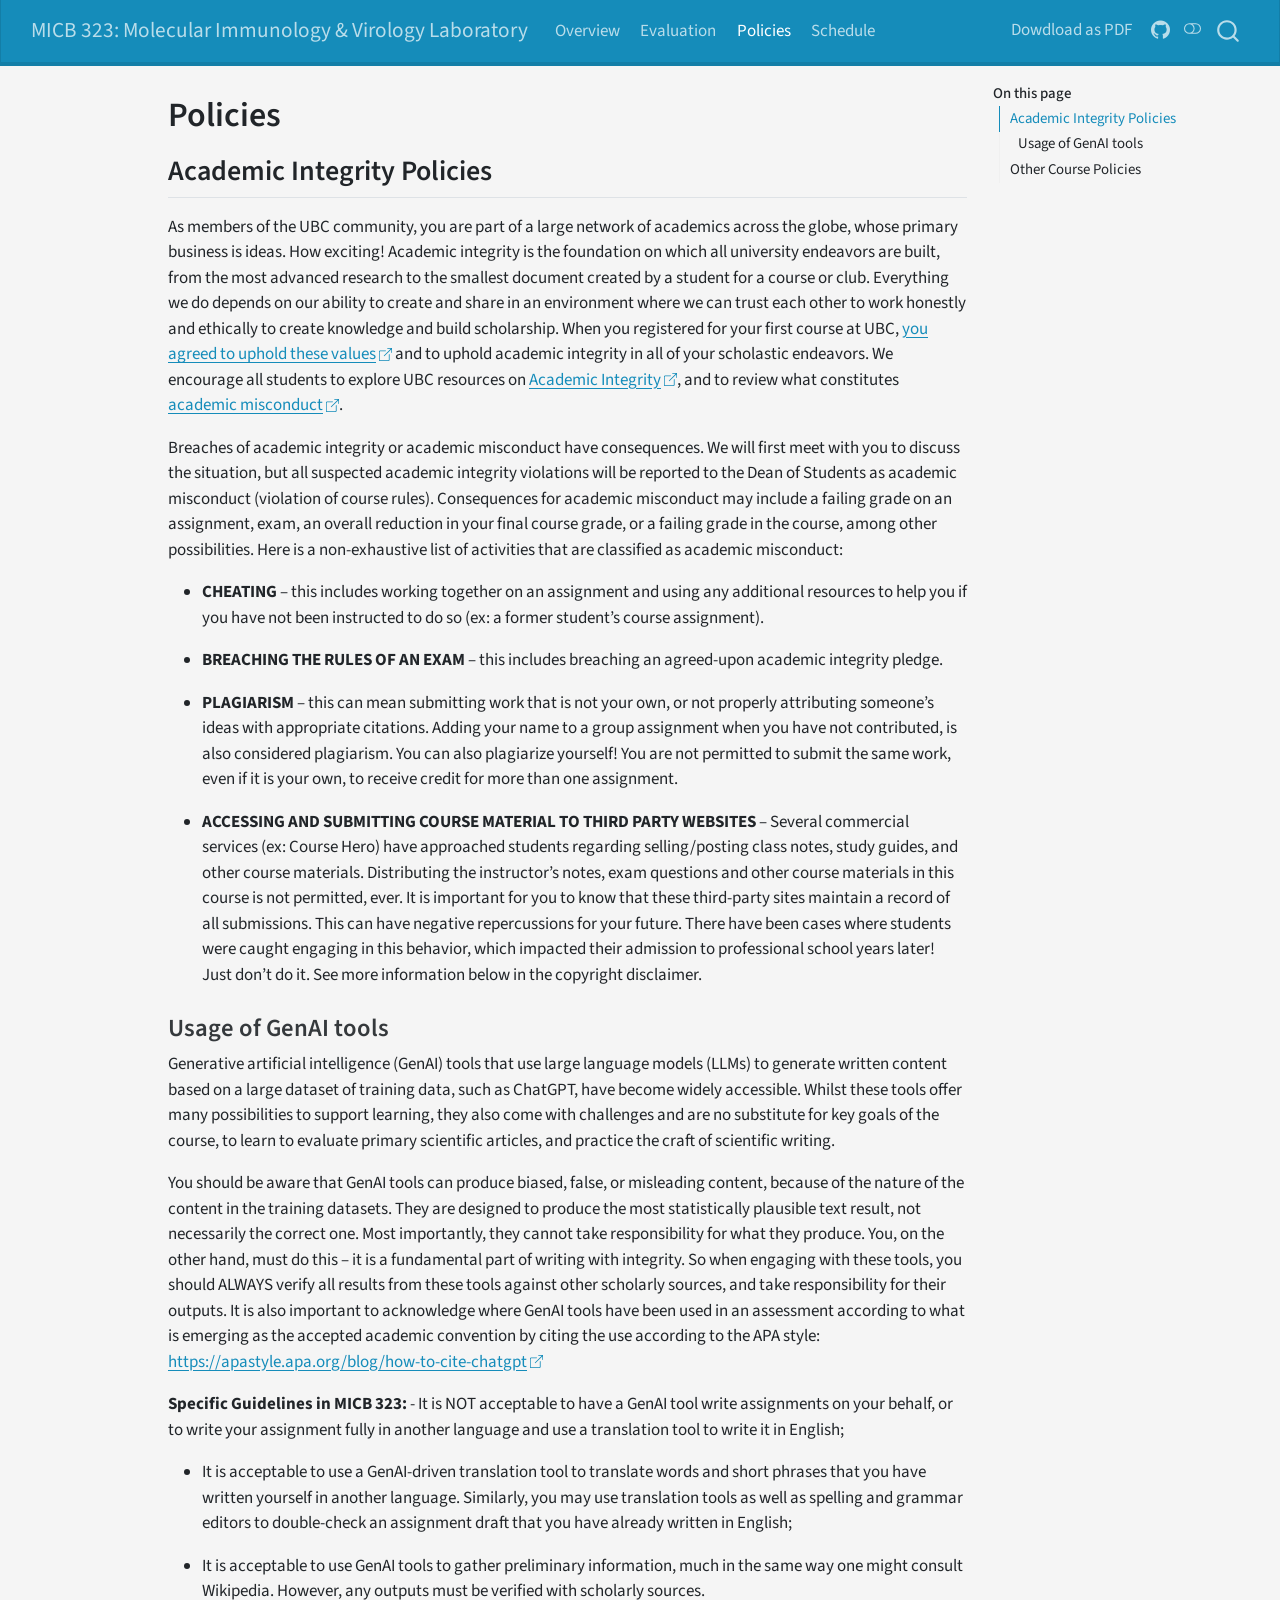
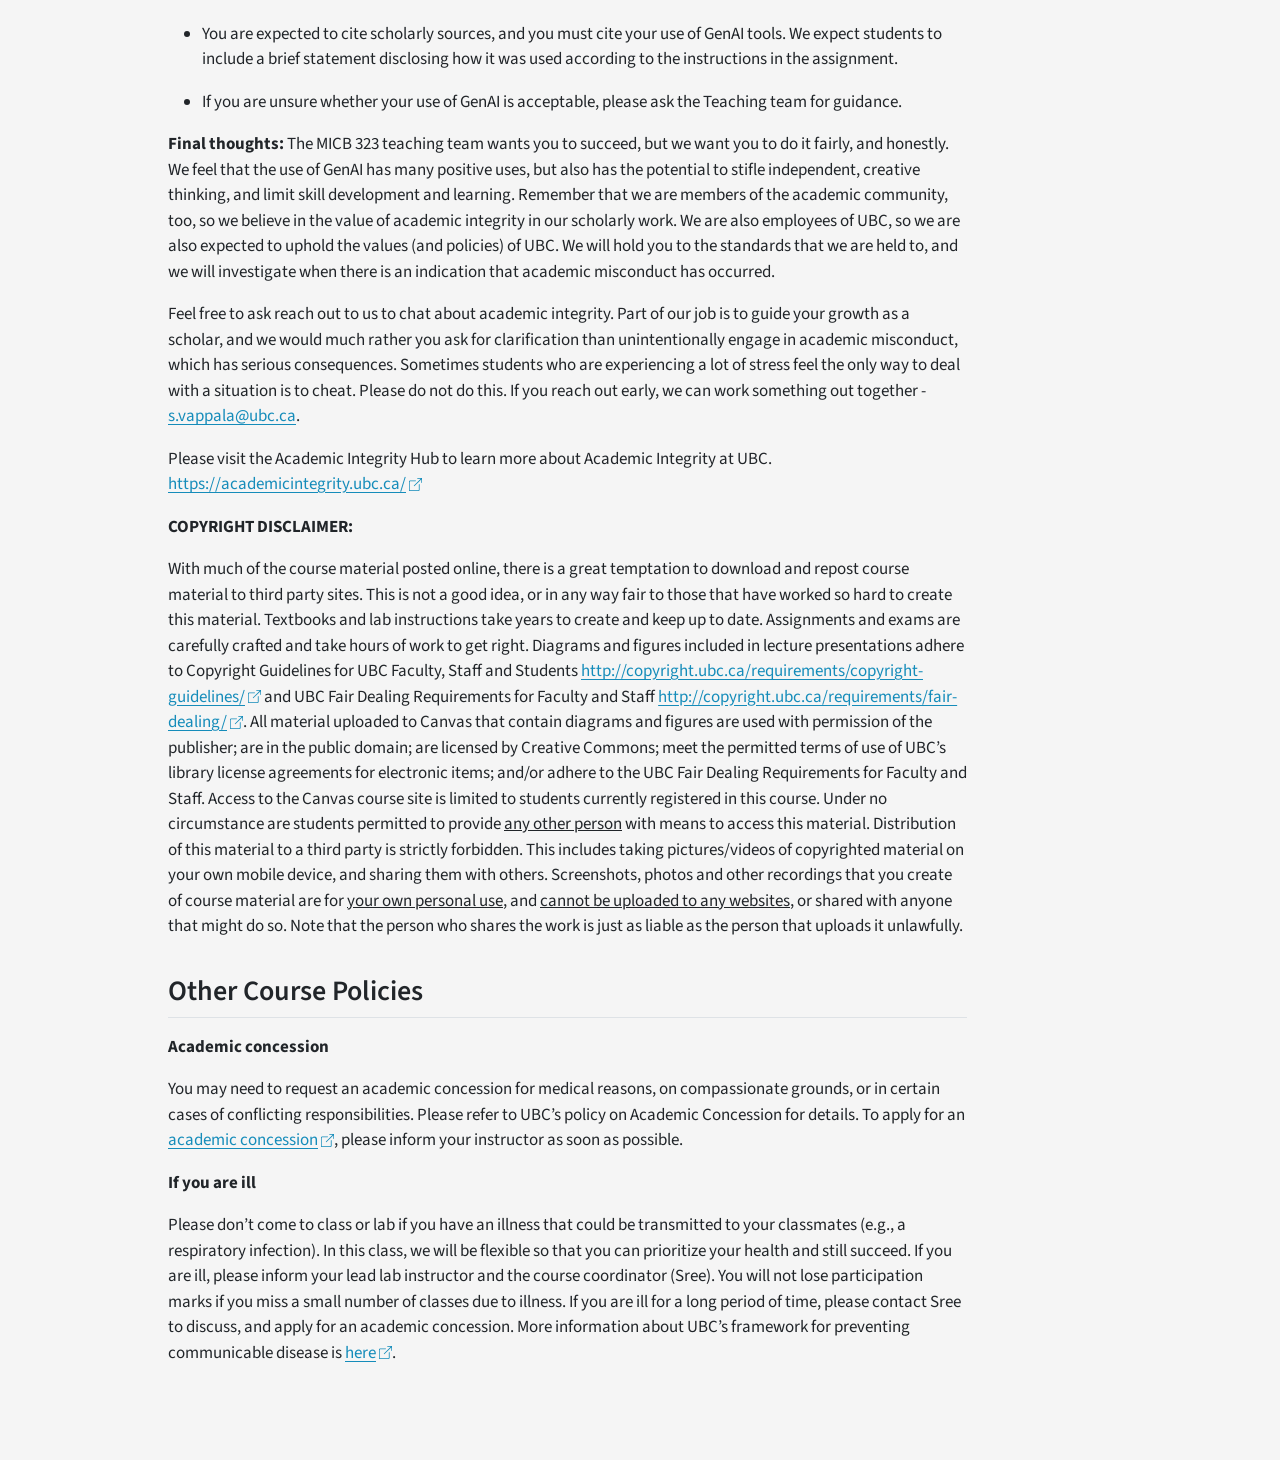
==== course_policies.html @ 1b0109c6 "Built site for gh-pages" ====
<!DOCTYPE html>
<html xmlns="http://www.w3.org/1999/xhtml" lang="en" xml:lang="en"><head>

<meta charset="utf-8">
<meta name="generator" content="quarto-1.8.26">

<meta name="viewport" content="width=device-width, initial-scale=1.0, user-scalable=yes">


<title>Policies – MICB 323: Molecular Immunology &amp; Virology Laboratory</title>
<style>
code{white-space: pre-wrap;}
span.smallcaps{font-variant: small-caps;}
div.columns{display: flex; gap: min(4vw, 1.5em);}
div.column{flex: auto; overflow-x: auto;}
div.hanging-indent{margin-left: 1.5em; text-indent: -1.5em;}
ul.task-list{list-style: none;}
ul.task-list li input[type="checkbox"] {
  width: 0.8em;
  margin: 0 0.8em 0.2em -1em; /* quarto-specific, see https://github.com/quarto-dev/quarto-cli/issues/4556 */ 
  vertical-align: middle;
}
</style>


<script src="site_libs/quarto-nav/quarto-nav.js"></script>
<script src="site_libs/quarto-nav/headroom.min.js"></script>
<script src="site_libs/clipboard/clipboard.min.js"></script>
<script src="site_libs/quarto-search/autocomplete.umd.js"></script>
<script src="site_libs/quarto-search/fuse.min.js"></script>
<script src="site_libs/quarto-search/quarto-search.js"></script>
<meta name="quarto:offset" content="./">
<script src="site_libs/quarto-html/quarto.js" type="module"></script>
<script src="site_libs/quarto-html/tabsets/tabsets.js" type="module"></script>
<script src="site_libs/quarto-html/axe/axe-check.js" type="module"></script>
<script src="site_libs/quarto-html/popper.min.js"></script>
<script src="site_libs/quarto-html/tippy.umd.min.js"></script>
<script src="site_libs/quarto-html/anchor.min.js"></script>
<link href="site_libs/quarto-html/tippy.css" rel="stylesheet">
<link href="site_libs/quarto-html/quarto-syntax-highlighting-587c61ba64f3a5504c4d52d930310e48.css" rel="stylesheet" class="quarto-color-scheme" id="quarto-text-highlighting-styles">
<link href="site_libs/quarto-html/quarto-syntax-highlighting-dark-b758ccaa5987ceb1b75504551e579abf.css" rel="stylesheet" class="quarto-color-scheme quarto-color-alternate" id="quarto-text-highlighting-styles">
<link href="site_libs/quarto-html/quarto-syntax-highlighting-587c61ba64f3a5504c4d52d930310e48.css" rel="stylesheet" class="quarto-color-scheme-extra" id="quarto-text-highlighting-styles">
<script src="site_libs/bootstrap/bootstrap.min.js"></script>
<link href="site_libs/bootstrap/bootstrap-icons.css" rel="stylesheet">
<link href="site_libs/bootstrap/bootstrap-3ccee14d926ec93585b534bfed14ab95.min.css" rel="stylesheet" append-hash="true" class="quarto-color-scheme" id="quarto-bootstrap" data-mode="light">
<link href="site_libs/bootstrap/bootstrap-dark-74c16cd49b7276ebcea2e5b7beba52f1.min.css" rel="stylesheet" append-hash="true" class="quarto-color-scheme quarto-color-alternate" id="quarto-bootstrap" data-mode="light">
<link href="site_libs/bootstrap/bootstrap-3ccee14d926ec93585b534bfed14ab95.min.css" rel="stylesheet" append-hash="true" class="quarto-color-scheme-extra" id="quarto-bootstrap" data-mode="light">
<script id="quarto-search-options" type="application/json">{
  "location": "navbar",
  "copy-button": false,
  "collapse-after": 3,
  "panel-placement": "end",
  "type": "overlay",
  "limit": 50,
  "keyboard-shortcut": [
    "f",
    "/",
    "s"
  ],
  "show-item-context": false,
  "language": {
    "search-no-results-text": "No results",
    "search-matching-documents-text": "matching documents",
    "search-copy-link-title": "Copy link to search",
    "search-hide-matches-text": "Hide additional matches",
    "search-more-match-text": "more match in this document",
    "search-more-matches-text": "more matches in this document",
    "search-clear-button-title": "Clear",
    "search-text-placeholder": "",
    "search-detached-cancel-button-title": "Cancel",
    "search-submit-button-title": "Submit",
    "search-label": "Search"
  }
}</script>


</head>

<body class="nav-fixed quarto-light"><script id="quarto-html-before-body" type="application/javascript">
    const toggleBodyColorMode = (bsSheetEl) => {
      const mode = bsSheetEl.getAttribute("data-mode");
      const bodyEl = window.document.querySelector("body");
      if (mode === "dark") {
        bodyEl.classList.add("quarto-dark");
        bodyEl.classList.remove("quarto-light");
      } else {
        bodyEl.classList.add("quarto-light");
        bodyEl.classList.remove("quarto-dark");
      }
    }
    const toggleBodyColorPrimary = () => {
      const bsSheetEl = window.document.querySelector("link#quarto-bootstrap:not([rel=disabled-stylesheet])");
      if (bsSheetEl) {
        toggleBodyColorMode(bsSheetEl);
      }
    }
    const setColorSchemeToggle = (alternate) => {
      const toggles = window.document.querySelectorAll('.quarto-color-scheme-toggle');
      for (let i=0; i < toggles.length; i++) {
        const toggle = toggles[i];
        if (toggle) {
          if (alternate) {
            toggle.classList.add("alternate");
          } else {
            toggle.classList.remove("alternate");
          }
        }
      }
    };
    const toggleColorMode = (alternate) => {
      // Switch the stylesheets
      const primaryStylesheets = window.document.querySelectorAll('link.quarto-color-scheme:not(.quarto-color-alternate)');
      const alternateStylesheets = window.document.querySelectorAll('link.quarto-color-scheme.quarto-color-alternate');
      manageTransitions('#quarto-margin-sidebar .nav-link', false);
      if (alternate) {
        // note: dark is layered on light, we don't disable primary!
        enableStylesheet(alternateStylesheets);
        for (const sheetNode of alternateStylesheets) {
          if (sheetNode.id === "quarto-bootstrap") {
            toggleBodyColorMode(sheetNode);
          }
        }
      } else {
        disableStylesheet(alternateStylesheets);
        enableStylesheet(primaryStylesheets)
        toggleBodyColorPrimary();
      }
      manageTransitions('#quarto-margin-sidebar .nav-link', true);
      // Switch the toggles
      setColorSchemeToggle(alternate)
      // Hack to workaround the fact that safari doesn't
      // properly recolor the scrollbar when toggling (#1455)
      if (navigator.userAgent.indexOf('Safari') > 0 && navigator.userAgent.indexOf('Chrome') == -1) {
        manageTransitions("body", false);
        window.scrollTo(0, 1);
        setTimeout(() => {
          window.scrollTo(0, 0);
          manageTransitions("body", true);
        }, 40);
      }
    }
    const disableStylesheet = (stylesheets) => {
      for (let i=0; i < stylesheets.length; i++) {
        const stylesheet = stylesheets[i];
        stylesheet.rel = 'disabled-stylesheet';
      }
    }
    const enableStylesheet = (stylesheets) => {
      for (let i=0; i < stylesheets.length; i++) {
        const stylesheet = stylesheets[i];
        if(stylesheet.rel !== 'stylesheet') { // for Chrome, which will still FOUC without this check
          stylesheet.rel = 'stylesheet';
        }
      }
    }
    const manageTransitions = (selector, allowTransitions) => {
      const els = window.document.querySelectorAll(selector);
      for (let i=0; i < els.length; i++) {
        const el = els[i];
        if (allowTransitions) {
          el.classList.remove('notransition');
        } else {
          el.classList.add('notransition');
        }
      }
    }
    const isFileUrl = () => {
      return window.location.protocol === 'file:';
    }
    const hasAlternateSentinel = () => {
      let styleSentinel = getColorSchemeSentinel();
      if (styleSentinel !== null) {
        return styleSentinel === "alternate";
      } else {
        return false;
      }
    }
    const setStyleSentinel = (alternate) => {
      const value = alternate ? "alternate" : "default";
      if (!isFileUrl()) {
        window.localStorage.setItem("quarto-color-scheme", value);
      } else {
        localAlternateSentinel = value;
      }
    }
    const getColorSchemeSentinel = () => {
      if (!isFileUrl()) {
        const storageValue = window.localStorage.getItem("quarto-color-scheme");
        return storageValue != null ? storageValue : localAlternateSentinel;
      } else {
        return localAlternateSentinel;
      }
    }
    const toggleGiscusIfUsed = (isAlternate, darkModeDefault) => {
      const baseTheme = document.querySelector('#giscus-base-theme')?.value ?? 'light';
      const alternateTheme = document.querySelector('#giscus-alt-theme')?.value ?? 'dark';
      let newTheme = '';
      if(authorPrefersDark) {
        newTheme = isAlternate ? baseTheme : alternateTheme;
      } else {
        newTheme = isAlternate ? alternateTheme : baseTheme;
      }
      const changeGiscusTheme = () => {
        // From: https://github.com/giscus/giscus/issues/336
        const sendMessage = (message) => {
          const iframe = document.querySelector('iframe.giscus-frame');
          if (!iframe) return;
          iframe.contentWindow.postMessage({ giscus: message }, 'https://giscus.app');
        }
        sendMessage({
          setConfig: {
            theme: newTheme
          }
        });
      }
      const isGiscussLoaded = window.document.querySelector('iframe.giscus-frame') !== null;
      if (isGiscussLoaded) {
        changeGiscusTheme();
      }
    };
    const authorPrefersDark = false;
    const darkModeDefault = authorPrefersDark;
      document.querySelector('link#quarto-text-highlighting-styles.quarto-color-scheme-extra').rel = 'disabled-stylesheet';
      document.querySelector('link#quarto-bootstrap.quarto-color-scheme-extra').rel = 'disabled-stylesheet';
    let localAlternateSentinel = darkModeDefault ? 'alternate' : 'default';
    // Dark / light mode switch
    window.quartoToggleColorScheme = () => {
      // Read the current dark / light value
      let toAlternate = !hasAlternateSentinel();
      toggleColorMode(toAlternate);
      setStyleSentinel(toAlternate);
      toggleGiscusIfUsed(toAlternate, darkModeDefault);
      window.dispatchEvent(new Event('resize'));
    };
    // Switch to dark mode if need be
    if (hasAlternateSentinel()) {
      toggleColorMode(true);
    } else {
      toggleColorMode(false);
    }
  </script>

<div id="quarto-search-results"></div>
  <header id="quarto-header" class="headroom fixed-top">
    <nav class="navbar navbar-expand-lg " data-bs-theme="dark">
      <div class="navbar-container container-fluid">
      <div class="navbar-brand-container mx-auto">
    <a class="navbar-brand" href="./index.html">
    <span class="navbar-title">MICB 323: Molecular Immunology &amp; Virology Laboratory</span>
    </a>
  </div>
            <div id="quarto-search" class="" title="Search"></div>
          <button class="navbar-toggler" type="button" data-bs-toggle="collapse" data-bs-target="#navbarCollapse" aria-controls="navbarCollapse" role="menu" aria-expanded="false" aria-label="Toggle navigation" onclick="if (window.quartoToggleHeadroom) { window.quartoToggleHeadroom(); }">
  <span class="navbar-toggler-icon"></span>
</button>
          <div class="collapse navbar-collapse" id="navbarCollapse">
            <ul class="navbar-nav navbar-nav-scroll me-auto">
  <li class="nav-item">
    <a class="nav-link" href="./overview.html"> 
<span class="menu-text">Overview</span></a>
  </li>  
  <li class="nav-item">
    <a class="nav-link" href="./evaluation.html"> 
<span class="menu-text">Evaluation</span></a>
  </li>  
  <li class="nav-item">
    <a class="nav-link active" href="./course_policies.html" aria-current="page"> 
<span class="menu-text">Policies</span></a>
  </li>  
  <li class="nav-item">
    <a class="nav-link" href="./schedule.html"> 
<span class="menu-text">Schedule</span></a>
  </li>  
</ul>
            <ul class="navbar-nav navbar-nav-scroll ms-auto">
  <li class="nav-item">
    <a class="nav-link" href="./MICB323-2025WT2-Syllabus.pdf"> 
<span class="menu-text">Dowdload as PDF</span></a>
  </li>  
  <li class="nav-item compact">
    <a class="nav-link" href="https://github.com/ubc-micb-323/2025WT2"> <i class="bi bi-github" role="img">
</i> 
<span class="menu-text"></span></a>
  </li>  
</ul>
          </div> <!-- /navcollapse -->
            <div class="quarto-navbar-tools">
  <a href="" class="quarto-color-scheme-toggle quarto-navigation-tool  px-1" onclick="window.quartoToggleColorScheme(); return false;" title="Toggle dark mode"><i class="bi"></i></a>
</div>
      </div> <!-- /container-fluid -->
    </nav>
</header>
<!-- content -->
<div id="quarto-content" class="quarto-container page-columns page-rows-contents page-layout-article page-navbar">
<!-- sidebar -->
<!-- margin-sidebar -->
    <div id="quarto-margin-sidebar" class="sidebar margin-sidebar">
        <nav id="TOC" role="doc-toc" class="toc-active">
    <h2 id="toc-title">On this page</h2>
   
  <ul>
  <li><a href="#academic-integrity-policies" id="toc-academic-integrity-policies" class="nav-link active" data-scroll-target="#academic-integrity-policies">Academic Integrity Policies</a>
  <ul class="collapse">
  <li><a href="#usage-of-genai-tools" id="toc-usage-of-genai-tools" class="nav-link" data-scroll-target="#usage-of-genai-tools">Usage of GenAI tools</a></li>
  </ul></li>
  <li><a href="#other-course-policies" id="toc-other-course-policies" class="nav-link" data-scroll-target="#other-course-policies">Other Course Policies</a></li>
  </ul>
</nav>
    </div>
<!-- main -->
<main class="content" id="quarto-document-content">


<header id="title-block-header" class="quarto-title-block default">
<div class="quarto-title">
<h1 class="title">Policies</h1>
</div>



<div class="quarto-title-meta">

    
  
    
  </div>
  


</header>


<section id="academic-integrity-policies" class="level2">
<h2 class="anchored" data-anchor-id="academic-integrity-policies">Academic Integrity Policies</h2>
<p>As members of the UBC community, you are part of a large network of academics across the globe, whose primary business is ideas. How exciting! Academic integrity is the foundation on which all university endeavors are built, from the most advanced research to the smallest document created by a student for a course or club. Everything we do depends on our ability to create and share in an environment where we can trust each other to work honestly and ethically to create knowledge and build scholarship. When you registered for your first course at UBC, <a href="https://vancouver.calendar.ubc.ca/campus-wide-policies-and-regulations/academic-honesty-and-standards#15620">you agreed to uphold these values</a> and to uphold academic integrity in all of your scholastic endeavors. We encourage all students to explore UBC resources on <a href="https://academicintegrity.ubc.ca/student-start/">Academic Integrity</a>, and to review what constitutes <a href="https://academicintegrity.ubc.ca/regulation-process/academic-misconduct/">academic misconduct</a>.</p>
<p>Breaches of academic integrity or academic misconduct have consequences. We will first meet with you to discuss the situation, but all suspected academic integrity violations will be reported to the Dean of Students as academic misconduct (violation of course rules). Consequences for academic misconduct may include a failing grade on an assignment, exam, an overall reduction in your final course grade, or a failing grade in the course, among other possibilities. Here is a non-exhaustive list of activities that are classified as academic misconduct:</p>
<ul>
<li><p><strong>CHEATING</strong> – this includes working together on an assignment and using any additional resources to help you if you have not been instructed to do so (ex: a former student’s course assignment).</p></li>
<li><p><strong>BREACHING THE RULES OF AN EXAM</strong> – this includes breaching an agreed-upon academic integrity pledge.</p></li>
<li><p><strong>PLAGIARISM</strong> – this can mean submitting work that is not your own, or not properly attributing someone’s ideas with appropriate citations. Adding your name to a group assignment when you have not contributed, is also considered plagiarism. You can also plagiarize yourself! You are not permitted to submit the same work, even if it is your own, to receive credit for more than one assignment.</p></li>
<li><p><strong>ACCESSING AND SUBMITTING COURSE MATERIAL TO THIRD PARTY WEBSITES</strong> – Several commercial services (ex: Course Hero) have approached students regarding selling/posting class notes, study guides, and other course materials. Distributing the instructor’s notes, exam questions and other course materials in this course is not permitted, ever. It is important for you to know that these third-party sites maintain a record of all submissions. This can have negative repercussions for your future. There have been cases where students were caught engaging in this behavior, which impacted their admission to professional school years later! Just don’t do it. See more information below in the copyright disclaimer.</p></li>
</ul>
<section id="usage-of-genai-tools" class="level3">
<h3 class="anchored" data-anchor-id="usage-of-genai-tools">Usage of GenAI tools</h3>
<!--**A special note about the use of Generative artificial intelligence (GenAI) tools:**-->
<p>Generative artificial intelligence (GenAI) tools that use large language models (LLMs) to generate written content based on a large dataset of training data, such as ChatGPT, have become widely accessible. Whilst these tools offer many possibilities to support learning, they also come with challenges and are no substitute for key goals of the course, to learn to evaluate primary scientific articles, and practice the craft of scientific writing.</p>
<p>You should be aware that GenAI tools can produce biased, false, or misleading content, because of the nature of the content in the training datasets. They are designed to produce the most statistically plausible text result, not necessarily the correct one. Most importantly, they cannot take responsibility for what they produce. You, on the other hand, must do this – it is a fundamental part of writing with integrity. So when engaging with these tools, you should ALWAYS verify all results from these tools against other scholarly sources, and take responsibility for their outputs. It is also important to acknowledge where GenAI tools have been used in an assessment according to what is emerging as the accepted academic convention by citing the use according to the APA style: <a href="https://apastyle.apa.org/blog/how-to-cite-chatgpt">https://apastyle.apa.org/blog/how-to-cite-chatgpt</a></p>
<p><strong>Specific Guidelines in MICB 323:</strong> - It is NOT acceptable to have a GenAI tool write assignments on your behalf, or to write your assignment fully in another language and use a translation tool to write it in English;</p>
<ul>
<li><p>It is acceptable to use a GenAI-driven translation tool to translate words and short phrases that you have written yourself in another language. Similarly, you may use translation tools as well as spelling and grammar editors to double-check an assignment draft that you have already written in English;</p></li>
<li><p>It is acceptable to use GenAI tools to gather preliminary information, much in the same way one might consult Wikipedia. However, any outputs must be verified with scholarly sources.</p></li>
<li><p>You are expected to cite scholarly sources, and you must cite your use of GenAI tools. We expect students to include a brief statement disclosing how it was used according to the instructions in the assignment.</p></li>
<li><p>If you are unsure whether your use of GenAI is acceptable, please ask the Teaching team for guidance.</p></li>
</ul>
<p><strong>Final thoughts:</strong> The MICB 323 teaching team wants you to succeed, but we want you to do it fairly, and honestly. We feel that the use of GenAI has many positive uses, but also has the potential to stifle independent, creative thinking, and limit skill development and learning. Remember that we are members of the academic community, too, so we believe in the value of academic integrity in our scholarly work. We are also employees of UBC, so we are also expected to uphold the values (and policies) of UBC. We will hold you to the standards that we are held to, and we will investigate when there is an indication that academic misconduct has occurred.</p>
<p>Feel free to ask reach out to us to chat about academic integrity. Part of our job is to guide your growth as a scholar, and we would much rather you ask for clarification than unintentionally engage in academic misconduct, which has serious consequences. Sometimes students who are experiencing a lot of stress feel the only way to deal with a situation is to cheat. Please do not do this. If you reach out early, we can work something out together - <a href="mailto:s.vappala@ubc.ca">s.vappala@ubc.ca</a>.</p>
<p>Please visit the Academic Integrity Hub to learn more about Academic Integrity at UBC. <a href="https://academicintegrity.ubc.ca/">https://academicintegrity.ubc.ca/</a></p>
<p><strong>COPYRIGHT DISCLAIMER:</strong></p>
<p>With much of the course material posted online, there is a great temptation to download and repost course material to third party sites. This is not a good idea, or in any way fair to those that have worked so hard to create this material. Textbooks and lab instructions take years to create and keep up to date. Assignments and exams are carefully crafted and take hours of work to get right. Diagrams and figures included in lecture presentations adhere to Copyright Guidelines for UBC Faculty, Staff and Students <a href="http://copyright.ubc.ca/requirements/copyright-guidelines/">http://copyright.ubc.ca/requirements/copyright-guidelines/</a> and UBC Fair Dealing Requirements for Faculty and Staff <a href="http://copyright.ubc.ca/requirements/fair-%20dealing/">http://copyright.ubc.ca/requirements/fair- dealing/</a>. All material uploaded to Canvas that contain diagrams and figures are used with permission of the publisher; are in the public domain; are licensed by Creative Commons; meet the permitted terms of use of UBC’s library license agreements for electronic items; and/or adhere to the UBC Fair Dealing Requirements for Faculty and Staff. Access to the Canvas course site is limited to students currently registered in this course. Under no circumstance are students permitted to provide <u>any other person</u> with means to access this material. Distribution of this material to a third party is strictly forbidden. This includes taking pictures/videos of copyrighted material on your own mobile device, and sharing them with others. Screenshots, photos and other recordings that you create of course material are for <u>your own personal use</u>, and <u>cannot be uploaded to any websites</u>, or shared with anyone that might do so. Note that the person who shares the work is just as liable as the person that uploads it unlawfully.</p>
</section>
</section>
<section id="other-course-policies" class="level2">
<h2 class="anchored" data-anchor-id="other-course-policies">Other Course Policies</h2>
<p><strong>Academic concession</strong></p>
<p>You may need to request an academic concession for medical reasons, on compassionate grounds, or in certain cases of conflicting responsibilities. Please refer to UBC’s policy on Academic Concession for details. To apply for an <a href="https://vancouver.calendar.ubc.ca/campus-wide-policies-and-regulations/academic-concession">academic concession</a>, please inform your instructor as soon as possible.</p>
<p><strong>If you are ill</strong></p>
<p>Please don’t come to class or lab if you have an illness that could be transmitted to your classmates (e.g., a respiratory infection). In this class, we will be flexible so that you can prioritize your health and still succeed. If you are ill, please inform your lead lab instructor and the course coordinator (Sree). You will not lose participation marks if you miss a small number of classes due to illness. If you are ill for a long period of time, please contact Sree to discuss, and apply for an academic concession. More information about UBC’s framework for preventing communicable disease is <a href="https://srs.ubc.ca/health-safety/safety-programs/communicable-disease-prevention-framework/">here</a>.</p>


</section>

</main> <!-- /main -->
<script id="quarto-html-after-body" type="application/javascript">
  window.document.addEventListener("DOMContentLoaded", function (event) {
    // Ensure there is a toggle, if there isn't float one in the top right
    if (window.document.querySelector('.quarto-color-scheme-toggle') === null) {
      const a = window.document.createElement('a');
      a.classList.add('top-right');
      a.classList.add('quarto-color-scheme-toggle');
      a.href = "";
      a.onclick = function() { try { window.quartoToggleColorScheme(); } catch {} return false; };
      const i = window.document.createElement("i");
      i.classList.add('bi');
      a.appendChild(i);
      window.document.body.appendChild(a);
    }
    setColorSchemeToggle(hasAlternateSentinel())
    const icon = "";
    const anchorJS = new window.AnchorJS();
    anchorJS.options = {
      placement: 'right',
      icon: icon
    };
    anchorJS.add('.anchored');
    const isCodeAnnotation = (el) => {
      for (const clz of el.classList) {
        if (clz.startsWith('code-annotation-')) {                     
          return true;
        }
      }
      return false;
    }
    const onCopySuccess = function(e) {
      // button target
      const button = e.trigger;
      // don't keep focus
      button.blur();
      // flash "checked"
      button.classList.add('code-copy-button-checked');
      var currentTitle = button.getAttribute("title");
      button.setAttribute("title", "Copied!");
      let tooltip;
      if (window.bootstrap) {
        button.setAttribute("data-bs-toggle", "tooltip");
        button.setAttribute("data-bs-placement", "left");
        button.setAttribute("data-bs-title", "Copied!");
        tooltip = new bootstrap.Tooltip(button, 
          { trigger: "manual", 
            customClass: "code-copy-button-tooltip",
            offset: [0, -8]});
        tooltip.show();    
      }
      setTimeout(function() {
        if (tooltip) {
          tooltip.hide();
          button.removeAttribute("data-bs-title");
          button.removeAttribute("data-bs-toggle");
          button.removeAttribute("data-bs-placement");
        }
        button.setAttribute("title", currentTitle);
        button.classList.remove('code-copy-button-checked');
      }, 1000);
      // clear code selection
      e.clearSelection();
    }
    const getTextToCopy = function(trigger) {
      const outerScaffold = trigger.parentElement.cloneNode(true);
      const codeEl = outerScaffold.querySelector('code');
      for (const childEl of codeEl.children) {
        if (isCodeAnnotation(childEl)) {
          childEl.remove();
        }
      }
      return codeEl.innerText;
    }
    const clipboard = new window.ClipboardJS('.code-copy-button:not([data-in-quarto-modal])', {
      text: getTextToCopy
    });
    clipboard.on('success', onCopySuccess);
    if (window.document.getElementById('quarto-embedded-source-code-modal')) {
      const clipboardModal = new window.ClipboardJS('.code-copy-button[data-in-quarto-modal]', {
        text: getTextToCopy,
        container: window.document.getElementById('quarto-embedded-source-code-modal')
      });
      clipboardModal.on('success', onCopySuccess);
    }
      var localhostRegex = new RegExp(/^(?:http|https):\/\/localhost\:?[0-9]*\//);
      var mailtoRegex = new RegExp(/^mailto:/);
        var filterRegex = new RegExp("https:\/\/ubc-micb-323\.github\.io\/2025WT2");
      var isInternal = (href) => {
          return filterRegex.test(href) || localhostRegex.test(href) || mailtoRegex.test(href);
      }
      // Inspect non-navigation links and adorn them if external
     var links = window.document.querySelectorAll('a[href]:not(.nav-link):not(.navbar-brand):not(.toc-action):not(.sidebar-link):not(.sidebar-item-toggle):not(.pagination-link):not(.no-external):not([aria-hidden]):not(.dropdown-item):not(.quarto-navigation-tool):not(.about-link)');
      for (var i=0; i<links.length; i++) {
        const link = links[i];
        if (!isInternal(link.href)) {
          // undo the damage that might have been done by quarto-nav.js in the case of
          // links that we want to consider external
          if (link.dataset.originalHref !== undefined) {
            link.href = link.dataset.originalHref;
          }
            // target, if specified
            link.setAttribute("target", "_blank");
            if (link.getAttribute("rel") === null) {
              link.setAttribute("rel", "noopener");
            }
            // default icon
            link.classList.add("external");
        }
      }
    function tippyHover(el, contentFn, onTriggerFn, onUntriggerFn) {
      const config = {
        allowHTML: true,
        maxWidth: 500,
        delay: 100,
        arrow: false,
        appendTo: function(el) {
            return el.parentElement;
        },
        interactive: true,
        interactiveBorder: 10,
        theme: 'quarto',
        placement: 'bottom-start',
      };
      if (contentFn) {
        config.content = contentFn;
      }
      if (onTriggerFn) {
        config.onTrigger = onTriggerFn;
      }
      if (onUntriggerFn) {
        config.onUntrigger = onUntriggerFn;
      }
      window.tippy(el, config); 
    }
    const noterefs = window.document.querySelectorAll('a[role="doc-noteref"]');
    for (var i=0; i<noterefs.length; i++) {
      const ref = noterefs[i];
      tippyHover(ref, function() {
        // use id or data attribute instead here
        let href = ref.getAttribute('data-footnote-href') || ref.getAttribute('href');
        try { href = new URL(href).hash; } catch {}
        const id = href.replace(/^#\/?/, "");
        const note = window.document.getElementById(id);
        if (note) {
          return note.innerHTML;
        } else {
          return "";
        }
      });
    }
    const xrefs = window.document.querySelectorAll('a.quarto-xref');
    const processXRef = (id, note) => {
      // Strip column container classes
      const stripColumnClz = (el) => {
        el.classList.remove("page-full", "page-columns");
        if (el.children) {
          for (const child of el.children) {
            stripColumnClz(child);
          }
        }
      }
      stripColumnClz(note)
      if (id === null || id.startsWith('sec-')) {
        // Special case sections, only their first couple elements
        const container = document.createElement("div");
        if (note.children && note.children.length > 2) {
          container.appendChild(note.children[0].cloneNode(true));
          for (let i = 1; i < note.children.length; i++) {
            const child = note.children[i];
            if (child.tagName === "P" && child.innerText === "") {
              continue;
            } else {
              container.appendChild(child.cloneNode(true));
              break;
            }
          }
          if (window.Quarto?.typesetMath) {
            window.Quarto.typesetMath(container);
          }
          return container.innerHTML
        } else {
          if (window.Quarto?.typesetMath) {
            window.Quarto.typesetMath(note);
          }
          return note.innerHTML;
        }
      } else {
        // Remove any anchor links if they are present
        const anchorLink = note.querySelector('a.anchorjs-link');
        if (anchorLink) {
          anchorLink.remove();
        }
        if (window.Quarto?.typesetMath) {
          window.Quarto.typesetMath(note);
        }
        if (note.classList.contains("callout")) {
          return note.outerHTML;
        } else {
          return note.innerHTML;
        }
      }
    }
    for (var i=0; i<xrefs.length; i++) {
      const xref = xrefs[i];
      tippyHover(xref, undefined, function(instance) {
        instance.disable();
        let url = xref.getAttribute('href');
        let hash = undefined; 
        if (url.startsWith('#')) {
          hash = url;
        } else {
          try { hash = new URL(url).hash; } catch {}
        }
        if (hash) {
          const id = hash.replace(/^#\/?/, "");
          const note = window.document.getElementById(id);
          if (note !== null) {
            try {
              const html = processXRef(id, note.cloneNode(true));
              instance.setContent(html);
            } finally {
              instance.enable();
              instance.show();
            }
          } else {
            // See if we can fetch this
            fetch(url.split('#')[0])
            .then(res => res.text())
            .then(html => {
              const parser = new DOMParser();
              const htmlDoc = parser.parseFromString(html, "text/html");
              const note = htmlDoc.getElementById(id);
              if (note !== null) {
                const html = processXRef(id, note);
                instance.setContent(html);
              } 
            }).finally(() => {
              instance.enable();
              instance.show();
            });
          }
        } else {
          // See if we can fetch a full url (with no hash to target)
          // This is a special case and we should probably do some content thinning / targeting
          fetch(url)
          .then(res => res.text())
          .then(html => {
            const parser = new DOMParser();
            const htmlDoc = parser.parseFromString(html, "text/html");
            const note = htmlDoc.querySelector('main.content');
            if (note !== null) {
              // This should only happen for chapter cross references
              // (since there is no id in the URL)
              // remove the first header
              if (note.children.length > 0 && note.children[0].tagName === "HEADER") {
                note.children[0].remove();
              }
              const html = processXRef(null, note);
              instance.setContent(html);
            } 
          }).finally(() => {
            instance.enable();
            instance.show();
          });
        }
      }, function(instance) {
      });
    }
        let selectedAnnoteEl;
        const selectorForAnnotation = ( cell, annotation) => {
          let cellAttr = 'data-code-cell="' + cell + '"';
          let lineAttr = 'data-code-annotation="' +  annotation + '"';
          const selector = 'span[' + cellAttr + '][' + lineAttr + ']';
          return selector;
        }
        const selectCodeLines = (annoteEl) => {
          const doc = window.document;
          const targetCell = annoteEl.getAttribute("data-target-cell");
          const targetAnnotation = annoteEl.getAttribute("data-target-annotation");
          const annoteSpan = window.document.querySelector(selectorForAnnotation(targetCell, targetAnnotation));
          const lines = annoteSpan.getAttribute("data-code-lines").split(",");
          const lineIds = lines.map((line) => {
            return targetCell + "-" + line;
          })
          let top = null;
          let height = null;
          let parent = null;
          if (lineIds.length > 0) {
              //compute the position of the single el (top and bottom and make a div)
              const el = window.document.getElementById(lineIds[0]);
              top = el.offsetTop;
              height = el.offsetHeight;
              parent = el.parentElement.parentElement;
            if (lineIds.length > 1) {
              const lastEl = window.document.getElementById(lineIds[lineIds.length - 1]);
              const bottom = lastEl.offsetTop + lastEl.offsetHeight;
              height = bottom - top;
            }
            if (top !== null && height !== null && parent !== null) {
              // cook up a div (if necessary) and position it 
              let div = window.document.getElementById("code-annotation-line-highlight");
              if (div === null) {
                div = window.document.createElement("div");
                div.setAttribute("id", "code-annotation-line-highlight");
                div.style.position = 'absolute';
                parent.appendChild(div);
              }
              div.style.top = top - 2 + "px";
              div.style.height = height + 4 + "px";
              div.style.left = 0;
              let gutterDiv = window.document.getElementById("code-annotation-line-highlight-gutter");
              if (gutterDiv === null) {
                gutterDiv = window.document.createElement("div");
                gutterDiv.setAttribute("id", "code-annotation-line-highlight-gutter");
                gutterDiv.style.position = 'absolute';
                const codeCell = window.document.getElementById(targetCell);
                const gutter = codeCell.querySelector('.code-annotation-gutter');
                gutter.appendChild(gutterDiv);
              }
              gutterDiv.style.top = top - 2 + "px";
              gutterDiv.style.height = height + 4 + "px";
            }
            selectedAnnoteEl = annoteEl;
          }
        };
        const unselectCodeLines = () => {
          const elementsIds = ["code-annotation-line-highlight", "code-annotation-line-highlight-gutter"];
          elementsIds.forEach((elId) => {
            const div = window.document.getElementById(elId);
            if (div) {
              div.remove();
            }
          });
          selectedAnnoteEl = undefined;
        };
          // Handle positioning of the toggle
      window.addEventListener(
        "resize",
        throttle(() => {
          elRect = undefined;
          if (selectedAnnoteEl) {
            selectCodeLines(selectedAnnoteEl);
          }
        }, 10)
      );
      function throttle(fn, ms) {
      let throttle = false;
      let timer;
        return (...args) => {
          if(!throttle) { // first call gets through
              fn.apply(this, args);
              throttle = true;
          } else { // all the others get throttled
              if(timer) clearTimeout(timer); // cancel #2
              timer = setTimeout(() => {
                fn.apply(this, args);
                timer = throttle = false;
              }, ms);
          }
        };
      }
        // Attach click handler to the DT
        const annoteDls = window.document.querySelectorAll('dt[data-target-cell]');
        for (const annoteDlNode of annoteDls) {
          annoteDlNode.addEventListener('click', (event) => {
            const clickedEl = event.target;
            if (clickedEl !== selectedAnnoteEl) {
              unselectCodeLines();
              const activeEl = window.document.querySelector('dt[data-target-cell].code-annotation-active');
              if (activeEl) {
                activeEl.classList.remove('code-annotation-active');
              }
              selectCodeLines(clickedEl);
              clickedEl.classList.add('code-annotation-active');
            } else {
              // Unselect the line
              unselectCodeLines();
              clickedEl.classList.remove('code-annotation-active');
            }
          });
        }
    const findCites = (el) => {
      const parentEl = el.parentElement;
      if (parentEl) {
        const cites = parentEl.dataset.cites;
        if (cites) {
          return {
            el,
            cites: cites.split(' ')
          };
        } else {
          return findCites(el.parentElement)
        }
      } else {
        return undefined;
      }
    };
    var bibliorefs = window.document.querySelectorAll('a[role="doc-biblioref"]');
    for (var i=0; i<bibliorefs.length; i++) {
      const ref = bibliorefs[i];
      const citeInfo = findCites(ref);
      if (citeInfo) {
        tippyHover(citeInfo.el, function() {
          var popup = window.document.createElement('div');
          citeInfo.cites.forEach(function(cite) {
            var citeDiv = window.document.createElement('div');
            citeDiv.classList.add('hanging-indent');
            citeDiv.classList.add('csl-entry');
            var biblioDiv = window.document.getElementById('ref-' + cite);
            if (biblioDiv) {
              citeDiv.innerHTML = biblioDiv.innerHTML;
            }
            popup.appendChild(citeDiv);
          });
          return popup.innerHTML;
        });
      }
    }
  });
  </script>
</div> <!-- /content -->




</body></html>
---- site_libs/quarto-html/tippy.css ----
.tippy-box[data-animation=fade][data-state=hidden]{opacity:0}[data-tippy-root]{max-width:calc(100vw - 10px)}.tippy-box{position:relative;background-color:#333;color:#fff;border-radius:4px;font-size:14px;line-height:1.4;white-space:normal;outline:0;transition-property:transform,visibility,opacity}.tippy-box[data-placement^=top]>.tippy-arrow{bottom:0}.tippy-box[data-placement^=top]>.tippy-arrow:before{bottom:-7px;left:0;border-width:8px 8px 0;border-top-color:initial;transform-origin:center top}.tippy-box[data-placement^=bottom]>.tippy-arrow{top:0}.tippy-box[data-placement^=bottom]>.tippy-arrow:before{top:-7px;left:0;border-width:0 8px 8px;border-bottom-color:initial;transform-origin:center bottom}.tippy-box[data-placement^=left]>.tippy-arrow{right:0}.tippy-box[data-placement^=left]>.tippy-arrow:before{border-width:8px 0 8px 8px;border-left-color:initial;right:-7px;transform-origin:center left}.tippy-box[data-placement^=right]>.tippy-arrow{left:0}.tippy-box[data-placement^=right]>.tippy-arrow:before{left:-7px;border-width:8px 8px 8px 0;border-right-color:initial;transform-origin:center right}.tippy-box[data-inertia][data-state=visible]{transition-timing-function:cubic-bezier(.54,1.5,.38,1.11)}.tippy-arrow{width:16px;height:16px;color:#333}.tippy-arrow:before{content:"";position:absolute;border-color:transparent;border-style:solid}.tippy-content{position:relative;padding:5px 9px;z-index:1}
---- site_libs/quarto-html/quarto-syntax-highlighting-587c61ba64f3a5504c4d52d930310e48.css ----
/* quarto syntax highlight colors */
:root {
  --quarto-hl-ot-color: #003B4F;
  --quarto-hl-at-color: #657422;
  --quarto-hl-ss-color: #20794D;
  --quarto-hl-an-color: #5E5E5E;
  --quarto-hl-fu-color: #4758AB;
  --quarto-hl-st-color: #20794D;
  --quarto-hl-cf-color: #003B4F;
  --quarto-hl-op-color: #5E5E5E;
  --quarto-hl-er-color: #AD0000;
  --quarto-hl-bn-color: #AD0000;
  --quarto-hl-al-color: #AD0000;
  --quarto-hl-va-color: #111111;
  --quarto-hl-bu-color: inherit;
  --quarto-hl-ex-color: inherit;
  --quarto-hl-pp-color: #AD0000;
  --quarto-hl-in-color: #5E5E5E;
  --quarto-hl-vs-color: #20794D;
  --quarto-hl-wa-color: #5E5E5E;
  --quarto-hl-do-color: #5E5E5E;
  --quarto-hl-im-color: #00769E;
  --quarto-hl-ch-color: #20794D;
  --quarto-hl-dt-color: #AD0000;
  --quarto-hl-fl-color: #AD0000;
  --quarto-hl-co-color: #5E5E5E;
  --quarto-hl-cv-color: #5E5E5E;
  --quarto-hl-cn-color: #8f5902;
  --quarto-hl-sc-color: #5E5E5E;
  --quarto-hl-dv-color: #AD0000;
  --quarto-hl-kw-color: #003B4F;
}

/* other quarto variables */
:root {
  --quarto-font-monospace: SFMono-Regular, Menlo, Monaco, Consolas, "Liberation Mono", "Courier New", monospace;
}

/* syntax highlight based on Pandoc's rules */
pre > code.sourceCode > span {
  color: #003B4F;
}

code.sourceCode > span {
  color: #003B4F;
}

div.sourceCode,
div.sourceCode pre.sourceCode {
  color: #003B4F;
}

/* Normal */
code span {
  color: #003B4F;
}

/* Alert */
code span.al {
  color: #AD0000;
  font-style: inherit;
}

/* Annotation */
code span.an {
  color: #5E5E5E;
  font-style: inherit;
}

/* Attribute */
code span.at {
  color: #657422;
  font-style: inherit;
}

/* BaseN */
code span.bn {
  color: #AD0000;
  font-style: inherit;
}

/* BuiltIn */
code span.bu {
  font-style: inherit;
}

/* ControlFlow */
code span.cf {
  color: #003B4F;
  font-weight: bold;
  font-style: inherit;
}

/* Char */
code span.ch {
  color: #20794D;
  font-style: inherit;
}

/* Constant */
code span.cn {
  color: #8f5902;
  font-style: inherit;
}

/* Comment */
code span.co {
  color: #5E5E5E;
  font-style: inherit;
}

/* CommentVar */
code span.cv {
  color: #5E5E5E;
  font-style: italic;
}

/* Documentation */
code span.do {
  color: #5E5E5E;
  font-style: italic;
}

/* DataType */
code span.dt {
  color: #AD0000;
  font-style: inherit;
}

/* DecVal */
code span.dv {
  color: #AD0000;
  font-style: inherit;
}

/* Error */
code span.er {
  color: #AD0000;
  font-style: inherit;
}

/* Extension */
code span.ex {
  font-style: inherit;
}

/* Float */
code span.fl {
  color: #AD0000;
  font-style: inherit;
}

/* Function */
code span.fu {
  color: #4758AB;
  font-style: inherit;
}

/* Import */
code span.im {
  color: #00769E;
  font-style: inherit;
}

/* Information */
code span.in {
  color: #5E5E5E;
  font-style: inherit;
}

/* Keyword */
code span.kw {
  color: #003B4F;
  font-weight: bold;
  font-style: inherit;
}

/* Operator */
code span.op {
  color: #5E5E5E;
  font-style: inherit;
}

/* Other */
code span.ot {
  color: #003B4F;
  font-style: inherit;
}

/* Preprocessor */
code span.pp {
  color: #AD0000;
  font-style: inherit;
}

/* SpecialChar */
code span.sc {
  color: #5E5E5E;
  font-style: inherit;
}

/* SpecialString */
code span.ss {
  color: #20794D;
  font-style: inherit;
}

/* String */
code span.st {
  color: #20794D;
  font-style: inherit;
}

/* Variable */
code span.va {
  color: #111111;
  font-style: inherit;
}

/* VerbatimString */
code span.vs {
  color: #20794D;
  font-style: inherit;
}

/* Warning */
code span.wa {
  color: #5E5E5E;
  font-style: italic;
}

.prevent-inlining {
  content: "</";
}

/*# sourceMappingURL=2dce1cc6c82594539e1579de68416b47.css.map */
---- site_libs/quarto-html/quarto-syntax-highlighting-dark-b758ccaa5987ceb1b75504551e579abf.css ----
/* quarto syntax highlight colors */
:root {
  --quarto-hl-al-color: #f07178;
  --quarto-hl-an-color: #d4d0ab;
  --quarto-hl-at-color: #00e0e0;
  --quarto-hl-bn-color: #d4d0ab;
  --quarto-hl-bu-color: #abe338;
  --quarto-hl-ch-color: #abe338;
  --quarto-hl-co-color: #f8f8f2;
  --quarto-hl-cv-color: #ffd700;
  --quarto-hl-cn-color: #ffd700;
  --quarto-hl-cf-color: #ffa07a;
  --quarto-hl-dt-color: #ffa07a;
  --quarto-hl-dv-color: #d4d0ab;
  --quarto-hl-do-color: #f8f8f2;
  --quarto-hl-er-color: #f07178;
  --quarto-hl-ex-color: #00e0e0;
  --quarto-hl-fl-color: #d4d0ab;
  --quarto-hl-fu-color: #ffa07a;
  --quarto-hl-im-color: #abe338;
  --quarto-hl-in-color: #d4d0ab;
  --quarto-hl-kw-color: #ffa07a;
  --quarto-hl-op-color: #ffa07a;
  --quarto-hl-ot-color: #00e0e0;
  --quarto-hl-pp-color: #dcc6e0;
  --quarto-hl-re-color: #00e0e0;
  --quarto-hl-sc-color: #abe338;
  --quarto-hl-ss-color: #abe338;
  --quarto-hl-st-color: #abe338;
  --quarto-hl-va-color: #00e0e0;
  --quarto-hl-vs-color: #abe338;
  --quarto-hl-wa-color: #dcc6e0;
}

/* other quarto variables */
:root {
  --quarto-font-monospace: SFMono-Regular, Menlo, Monaco, Consolas, "Liberation Mono", "Courier New", monospace;
}

/* syntax highlight based on Pandoc's rules */
pre > code.sourceCode > span {
  color: #f8f8f2;
}

code.sourceCode > span {
  color: #f8f8f2;
}

div.sourceCode,
div.sourceCode pre.sourceCode {
  color: #f8f8f2;
}

/* Normal */
code span {
  color: #f8f8f2;
}

/* Alert */
code span.al {
  color: #f07178;
}

/* Annotation */
code span.an {
  color: #d4d0ab;
}

/* Attribute */
code span.at {
  color: #00e0e0;
}

/* BaseN */
code span.bn {
  color: #d4d0ab;
}

/* BuiltIn */
code span.bu {
  color: #abe338;
}

/* ControlFlow */
code span.cf {
  font-weight: bold;
  color: #ffa07a;
}

/* Char */
code span.ch {
  color: #abe338;
}

/* Constant */
code span.cn {
  color: #ffd700;
}

/* Comment */
code span.co {
  font-style: italic;
  color: #f8f8f2;
}

/* CommentVar */
code span.cv {
  color: #ffd700;
}

/* Documentation */
code span.do {
  color: #f8f8f2;
}

/* DataType */
code span.dt {
  color: #ffa07a;
}

/* DecVal */
code span.dv {
  color: #d4d0ab;
}

/* Error */
code span.er {
  color: #f07178;
  text-decoration: underline;
}

/* Extension */
code span.ex {
  font-weight: bold;
  color: #00e0e0;
}

/* Float */
code span.fl {
  color: #d4d0ab;
}

/* Function */
code span.fu {
  color: #ffa07a;
}

/* Import */
code span.im {
  color: #abe338;
}

/* Information */
code span.in {
  color: #d4d0ab;
}

/* Keyword */
code span.kw {
  font-weight: bold;
  color: #ffa07a;
}

/* Operator */
code span.op {
  color: #ffa07a;
}

/* Other */
code span.ot {
  color: #00e0e0;
}

/* Preprocessor */
code span.pp {
  color: #dcc6e0;
}

/* RegionMarker */
code span.re {
  background-color: #f8f8f2;
  color: #00e0e0;
}

/* SpecialChar */
code span.sc {
  color: #abe338;
}

/* SpecialString */
code span.ss {
  color: #abe338;
}

/* String */
code span.st {
  color: #abe338;
}

/* Variable */
code span.va {
  color: #00e0e0;
}

/* VerbatimString */
code span.vs {
  color: #abe338;
}

/* Warning */
code span.wa {
  color: #dcc6e0;
}

.prevent-inlining {
  content: "</";
}

/*# sourceMappingURL=6c091f0476edacc1e88d089996040f32.css.map */
---- site_libs/quarto-html/quarto-syntax-highlighting-587c61ba64f3a5504c4d52d930310e48.css ----
/* quarto syntax highlight colors */
:root {
  --quarto-hl-ot-color: #003B4F;
  --quarto-hl-at-color: #657422;
  --quarto-hl-ss-color: #20794D;
  --quarto-hl-an-color: #5E5E5E;
  --quarto-hl-fu-color: #4758AB;
  --quarto-hl-st-color: #20794D;
  --quarto-hl-cf-color: #003B4F;
  --quarto-hl-op-color: #5E5E5E;
  --quarto-hl-er-color: #AD0000;
  --quarto-hl-bn-color: #AD0000;
  --quarto-hl-al-color: #AD0000;
  --quarto-hl-va-color: #111111;
  --quarto-hl-bu-color: inherit;
  --quarto-hl-ex-color: inherit;
  --quarto-hl-pp-color: #AD0000;
  --quarto-hl-in-color: #5E5E5E;
  --quarto-hl-vs-color: #20794D;
  --quarto-hl-wa-color: #5E5E5E;
  --quarto-hl-do-color: #5E5E5E;
  --quarto-hl-im-color: #00769E;
  --quarto-hl-ch-color: #20794D;
  --quarto-hl-dt-color: #AD0000;
  --quarto-hl-fl-color: #AD0000;
  --quarto-hl-co-color: #5E5E5E;
  --quarto-hl-cv-color: #5E5E5E;
  --quarto-hl-cn-color: #8f5902;
  --quarto-hl-sc-color: #5E5E5E;
  --quarto-hl-dv-color: #AD0000;
  --quarto-hl-kw-color: #003B4F;
}

/* other quarto variables */
:root {
  --quarto-font-monospace: SFMono-Regular, Menlo, Monaco, Consolas, "Liberation Mono", "Courier New", monospace;
}

/* syntax highlight based on Pandoc's rules */
pre > code.sourceCode > span {
  color: #003B4F;
}

code.sourceCode > span {
  color: #003B4F;
}

div.sourceCode,
div.sourceCode pre.sourceCode {
  color: #003B4F;
}

/* Normal */
code span {
  color: #003B4F;
}

/* Alert */
code span.al {
  color: #AD0000;
  font-style: inherit;
}

/* Annotation */
code span.an {
  color: #5E5E5E;
  font-style: inherit;
}

/* Attribute */
code span.at {
  color: #657422;
  font-style: inherit;
}

/* BaseN */
code span.bn {
  color: #AD0000;
  font-style: inherit;
}

/* BuiltIn */
code span.bu {
  font-style: inherit;
}

/* ControlFlow */
code span.cf {
  color: #003B4F;
  font-weight: bold;
  font-style: inherit;
}

/* Char */
code span.ch {
  color: #20794D;
  font-style: inherit;
}

/* Constant */
code span.cn {
  color: #8f5902;
  font-style: inherit;
}

/* Comment */
code span.co {
  color: #5E5E5E;
  font-style: inherit;
}

/* CommentVar */
code span.cv {
  color: #5E5E5E;
  font-style: italic;
}

/* Documentation */
code span.do {
  color: #5E5E5E;
  font-style: italic;
}

/* DataType */
code span.dt {
  color: #AD0000;
  font-style: inherit;
}

/* DecVal */
code span.dv {
  color: #AD0000;
  font-style: inherit;
}

/* Error */
code span.er {
  color: #AD0000;
  font-style: inherit;
}

/* Extension */
code span.ex {
  font-style: inherit;
}

/* Float */
code span.fl {
  color: #AD0000;
  font-style: inherit;
}

/* Function */
code span.fu {
  color: #4758AB;
  font-style: inherit;
}

/* Import */
code span.im {
  color: #00769E;
  font-style: inherit;
}

/* Information */
code span.in {
  color: #5E5E5E;
  font-style: inherit;
}

/* Keyword */
code span.kw {
  color: #003B4F;
  font-weight: bold;
  font-style: inherit;
}

/* Operator */
code span.op {
  color: #5E5E5E;
  font-style: inherit;
}

/* Other */
code span.ot {
  color: #003B4F;
  font-style: inherit;
}

/* Preprocessor */
code span.pp {
  color: #AD0000;
  font-style: inherit;
}

/* SpecialChar */
code span.sc {
  color: #5E5E5E;
  font-style: inherit;
}

/* SpecialString */
code span.ss {
  color: #20794D;
  font-style: inherit;
}

/* String */
code span.st {
  color: #20794D;
  font-style: inherit;
}

/* Variable */
code span.va {
  color: #111111;
  font-style: inherit;
}

/* VerbatimString */
code span.vs {
  color: #20794D;
  font-style: inherit;
}

/* Warning */
code span.wa {
  color: #5E5E5E;
  font-style: italic;
}

.prevent-inlining {
  content: "</";
}

/*# sourceMappingURL=2dce1cc6c82594539e1579de68416b47.css.map */
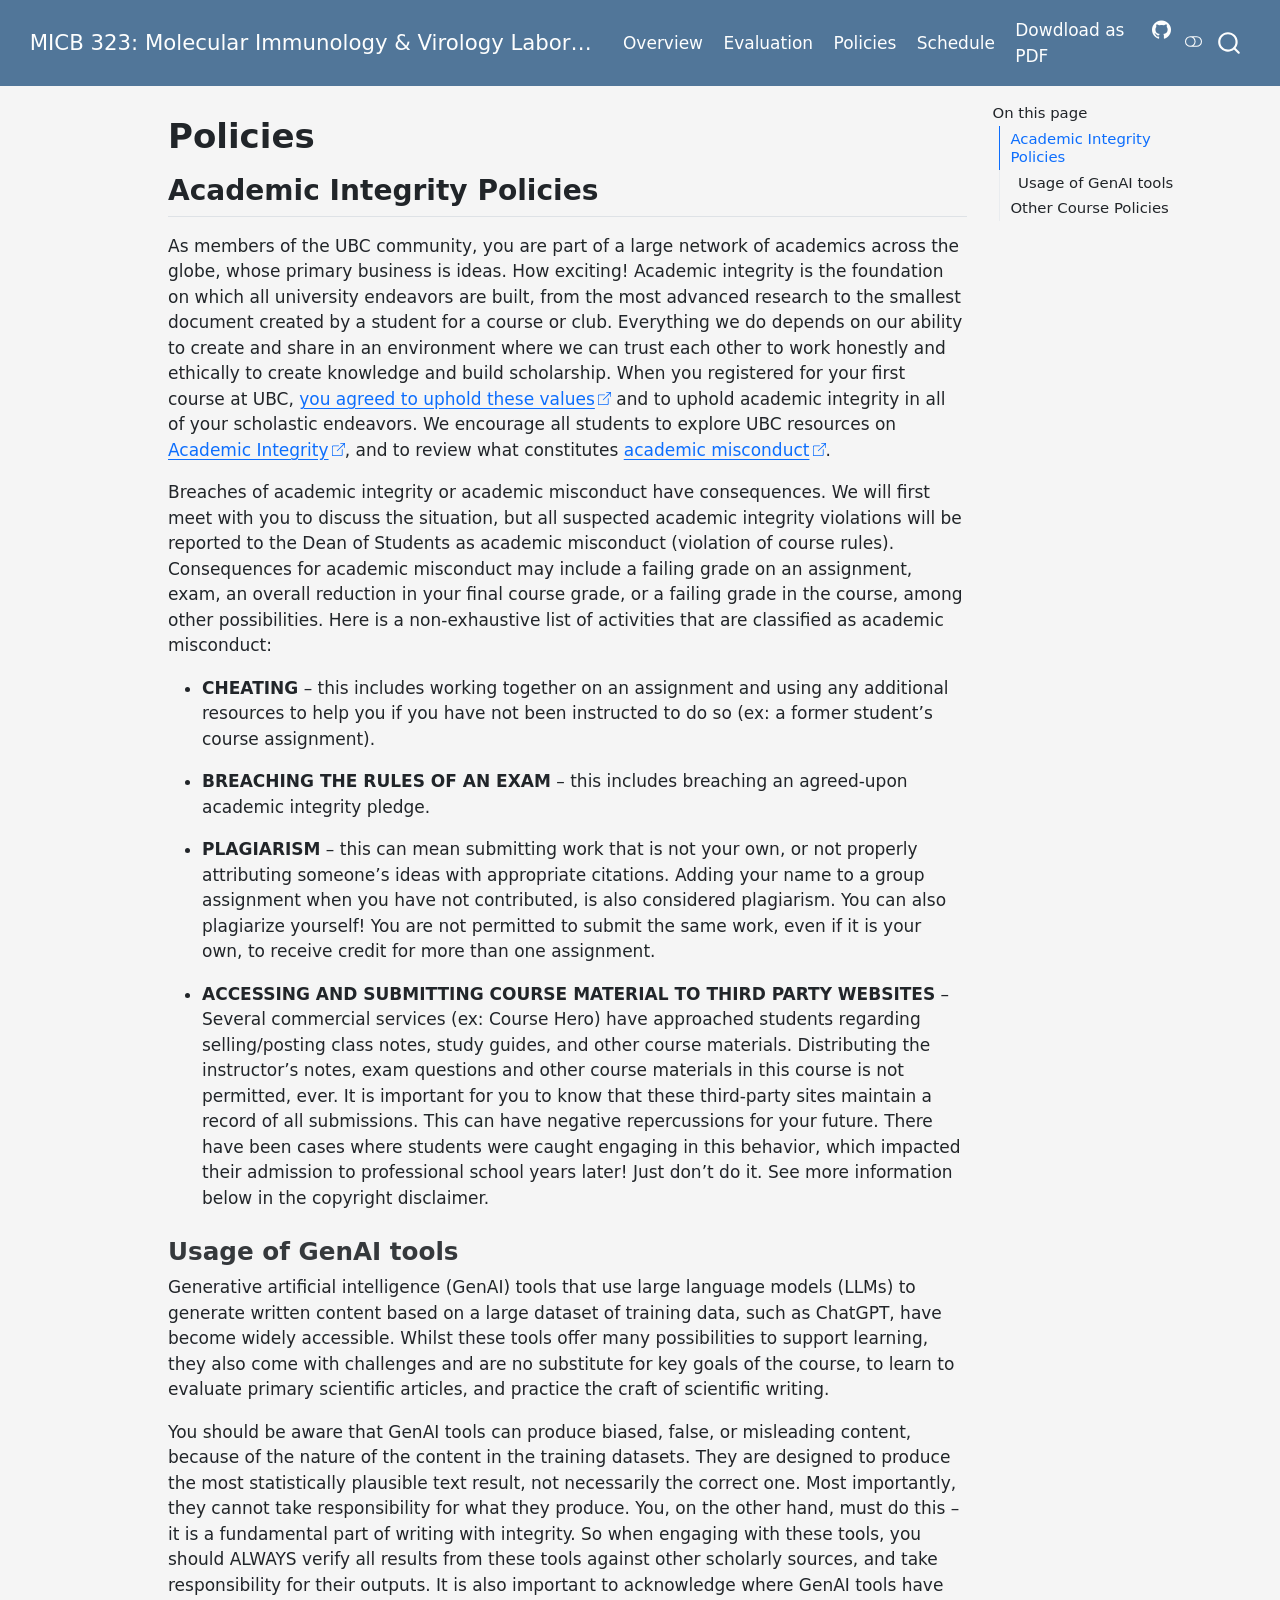
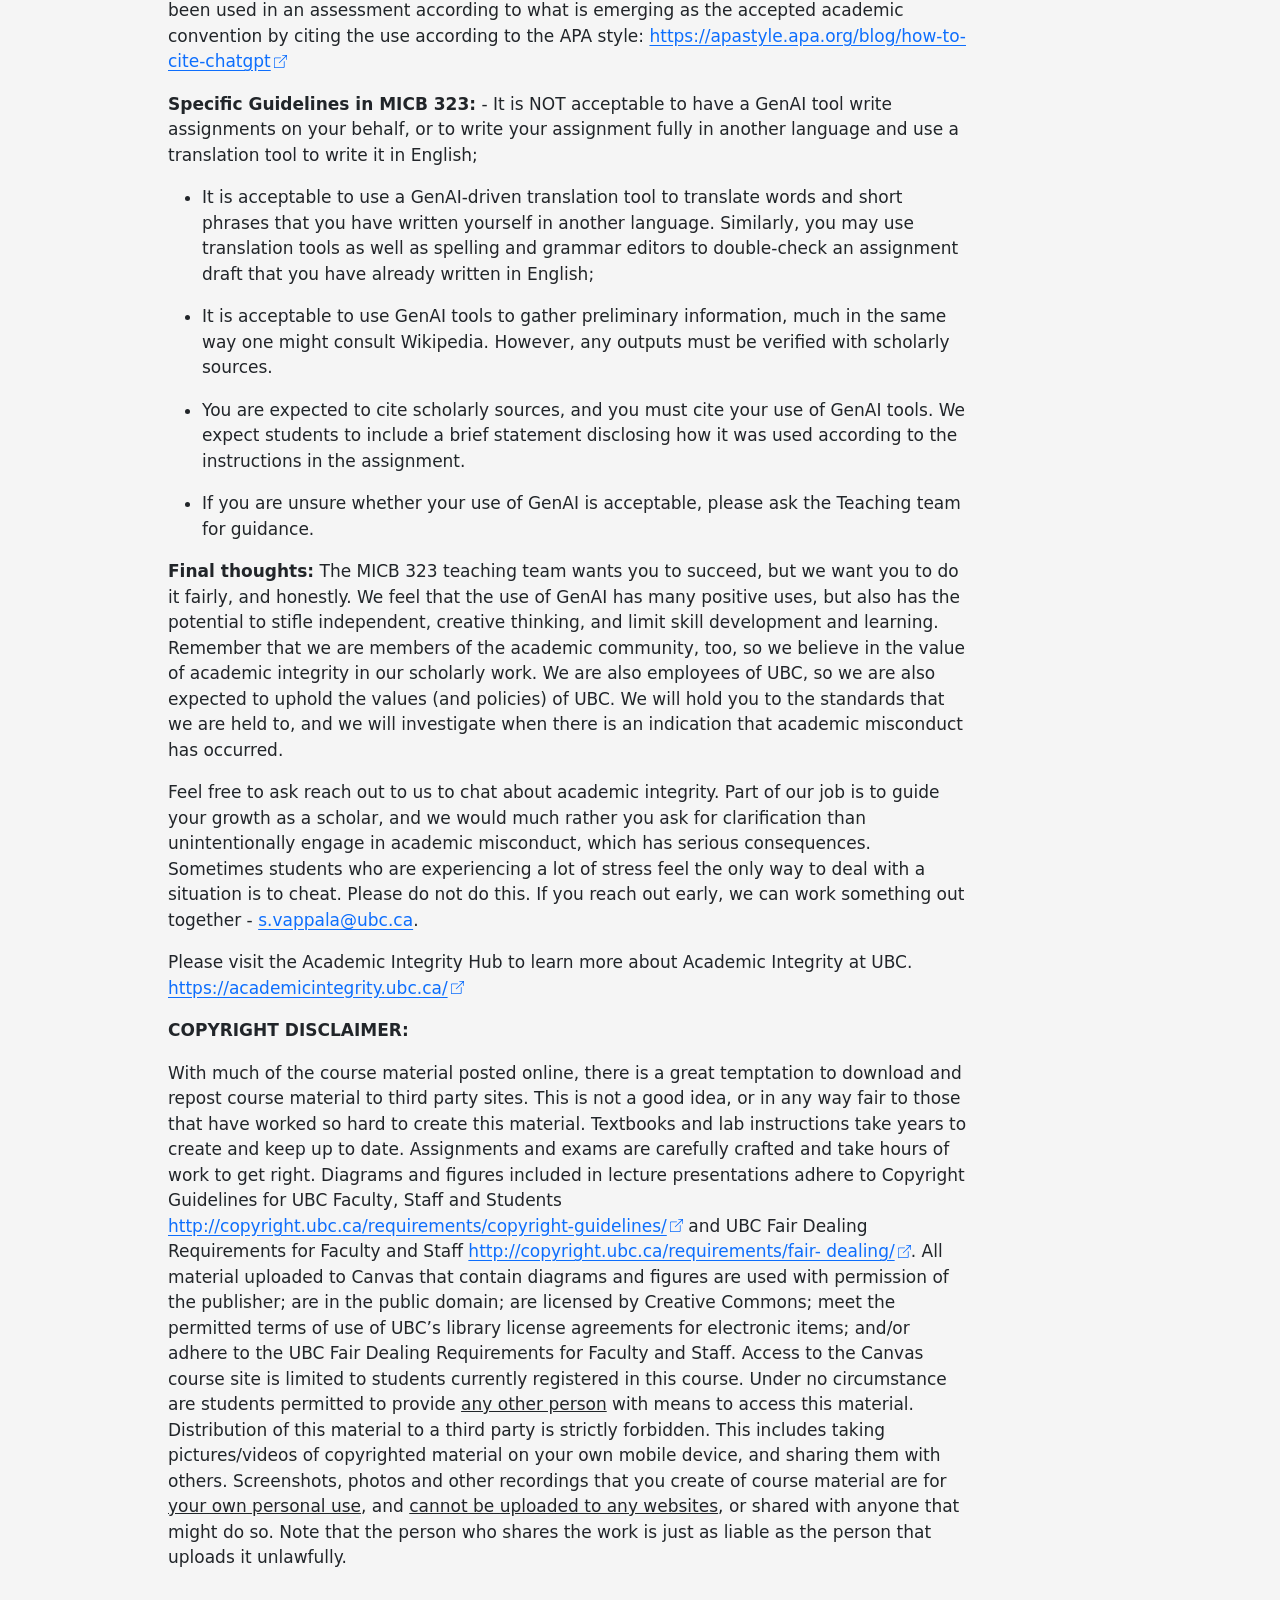
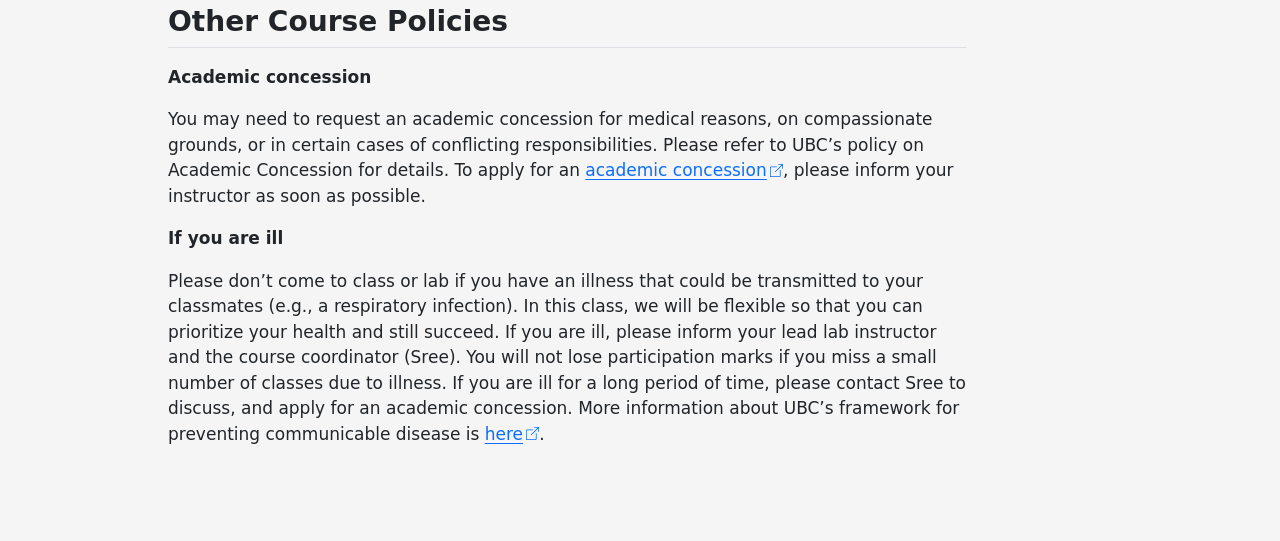
==== commit 538e976c: "Built site for gh-pages" ====
--- a/course_policies.html
+++ b/course_policies.html
@@ -42,9 +42,9 @@
 <link href="site_libs/quarto-html/quarto-syntax-highlighting-587c61ba64f3a5504c4d52d930310e48.css" rel="stylesheet" class="quarto-color-scheme-extra" id="quarto-text-highlighting-styles">
 <script src="site_libs/bootstrap/bootstrap.min.js"></script>
 <link href="site_libs/bootstrap/bootstrap-icons.css" rel="stylesheet">
-<link href="site_libs/bootstrap/bootstrap-3ccee14d926ec93585b534bfed14ab95.min.css" rel="stylesheet" append-hash="true" class="quarto-color-scheme" id="quarto-bootstrap" data-mode="light">
-<link href="site_libs/bootstrap/bootstrap-dark-74c16cd49b7276ebcea2e5b7beba52f1.min.css" rel="stylesheet" append-hash="true" class="quarto-color-scheme quarto-color-alternate" id="quarto-bootstrap" data-mode="light">
-<link href="site_libs/bootstrap/bootstrap-3ccee14d926ec93585b534bfed14ab95.min.css" rel="stylesheet" append-hash="true" class="quarto-color-scheme-extra" id="quarto-bootstrap" data-mode="light">
+<link href="site_libs/bootstrap/bootstrap-cabe82ec482b288a3880491aa7ab6cbd.min.css" rel="stylesheet" append-hash="true" class="quarto-color-scheme" id="quarto-bootstrap" data-mode="light">
+<link href="site_libs/bootstrap/bootstrap-dark-44c35d404c9d61f388c5a20bd0a263a0.min.css" rel="stylesheet" append-hash="true" class="quarto-color-scheme quarto-color-alternate" id="quarto-bootstrap" data-mode="light">
+<link href="site_libs/bootstrap/bootstrap-cabe82ec482b288a3880491aa7ab6cbd.min.css" rel="stylesheet" append-hash="true" class="quarto-color-scheme-extra" id="quarto-bootstrap" data-mode="light">
 <script id="quarto-search-options" type="application/json">{
   "location": "navbar",
   "copy-button": false,
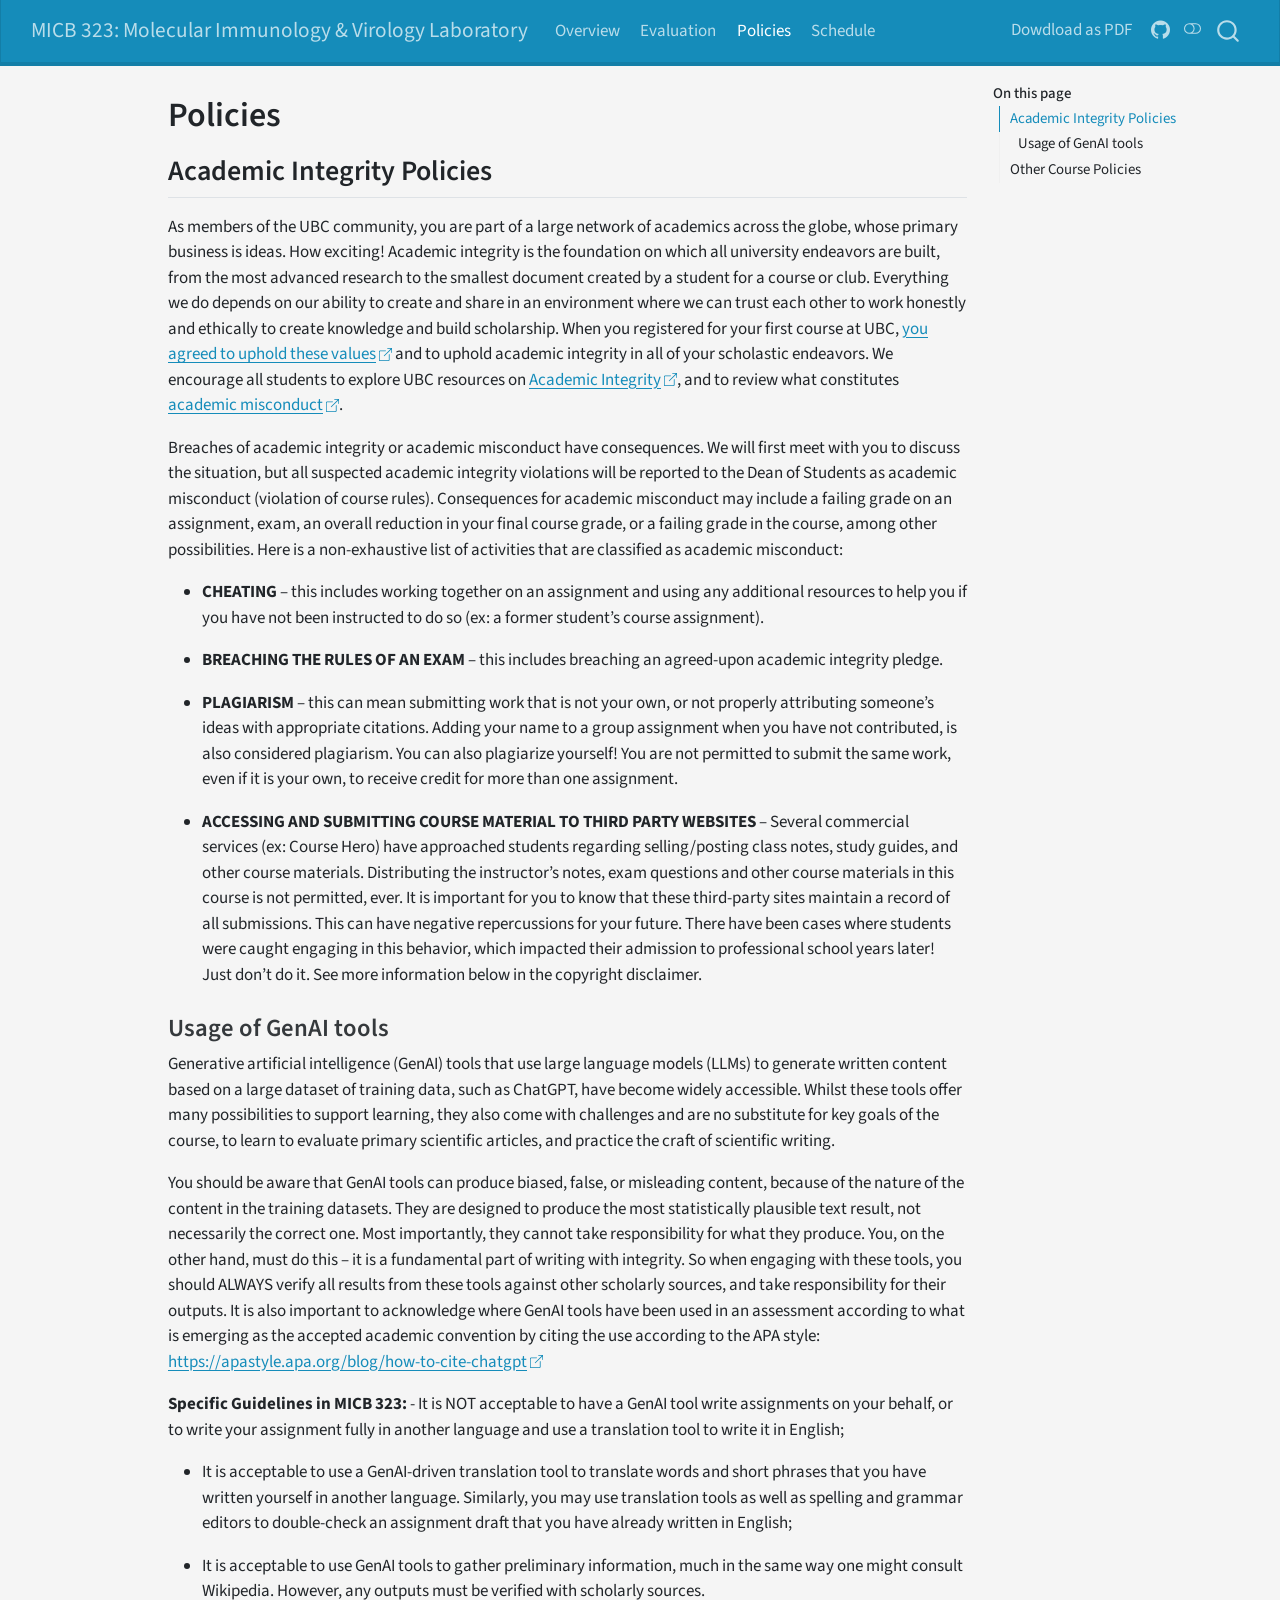
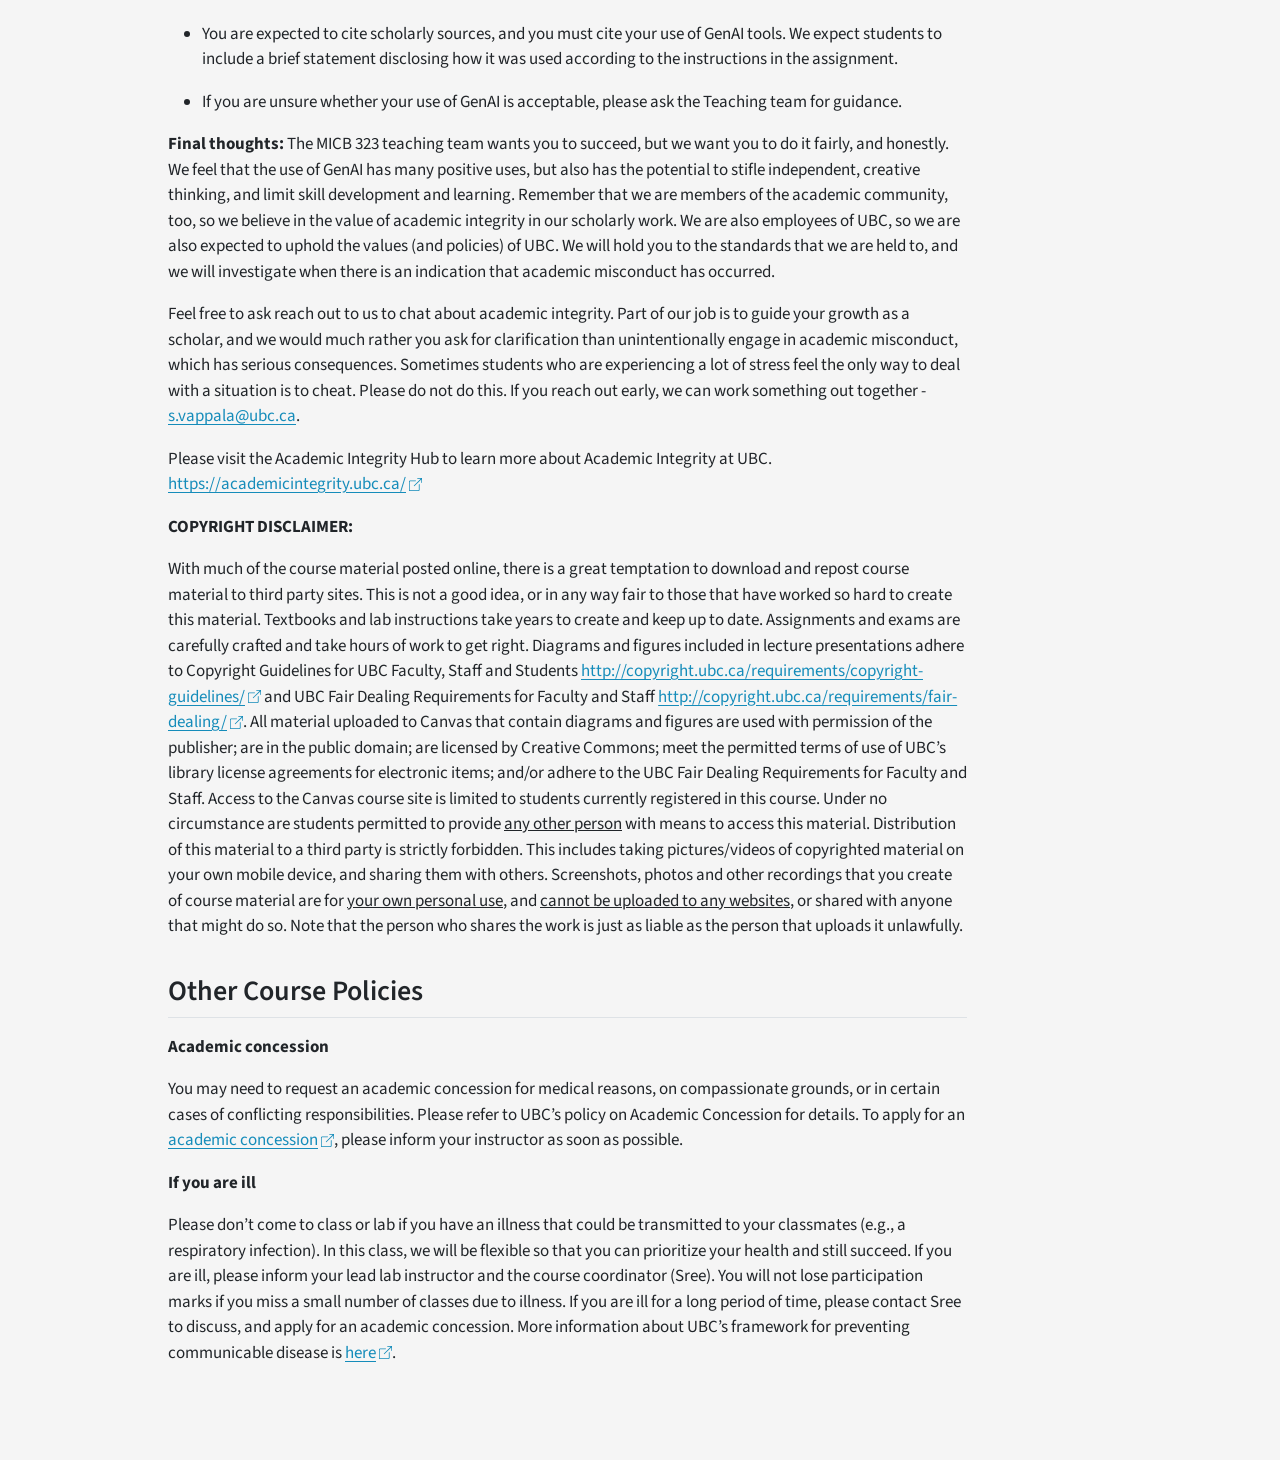
==== commit 53a389d5: "Built site for gh-pages" ====
--- a/course_policies.html
+++ b/course_policies.html
@@ -42,9 +42,9 @@
 <link href="site_libs/quarto-html/quarto-syntax-highlighting-587c61ba64f3a5504c4d52d930310e48.css" rel="stylesheet" class="quarto-color-scheme-extra" id="quarto-text-highlighting-styles">
 <script src="site_libs/bootstrap/bootstrap.min.js"></script>
 <link href="site_libs/bootstrap/bootstrap-icons.css" rel="stylesheet">
-<link href="site_libs/bootstrap/bootstrap-cabe82ec482b288a3880491aa7ab6cbd.min.css" rel="stylesheet" append-hash="true" class="quarto-color-scheme" id="quarto-bootstrap" data-mode="light">
-<link href="site_libs/bootstrap/bootstrap-dark-44c35d404c9d61f388c5a20bd0a263a0.min.css" rel="stylesheet" append-hash="true" class="quarto-color-scheme quarto-color-alternate" id="quarto-bootstrap" data-mode="light">
-<link href="site_libs/bootstrap/bootstrap-cabe82ec482b288a3880491aa7ab6cbd.min.css" rel="stylesheet" append-hash="true" class="quarto-color-scheme-extra" id="quarto-bootstrap" data-mode="light">
+<link href="site_libs/bootstrap/bootstrap-3ccee14d926ec93585b534bfed14ab95.min.css" rel="stylesheet" append-hash="true" class="quarto-color-scheme" id="quarto-bootstrap" data-mode="light">
+<link href="site_libs/bootstrap/bootstrap-dark-74c16cd49b7276ebcea2e5b7beba52f1.min.css" rel="stylesheet" append-hash="true" class="quarto-color-scheme quarto-color-alternate" id="quarto-bootstrap" data-mode="light">
+<link href="site_libs/bootstrap/bootstrap-3ccee14d926ec93585b534bfed14ab95.min.css" rel="stylesheet" append-hash="true" class="quarto-color-scheme-extra" id="quarto-bootstrap" data-mode="light">
 <script id="quarto-search-options" type="application/json">{
   "location": "navbar",
   "copy-button": false,
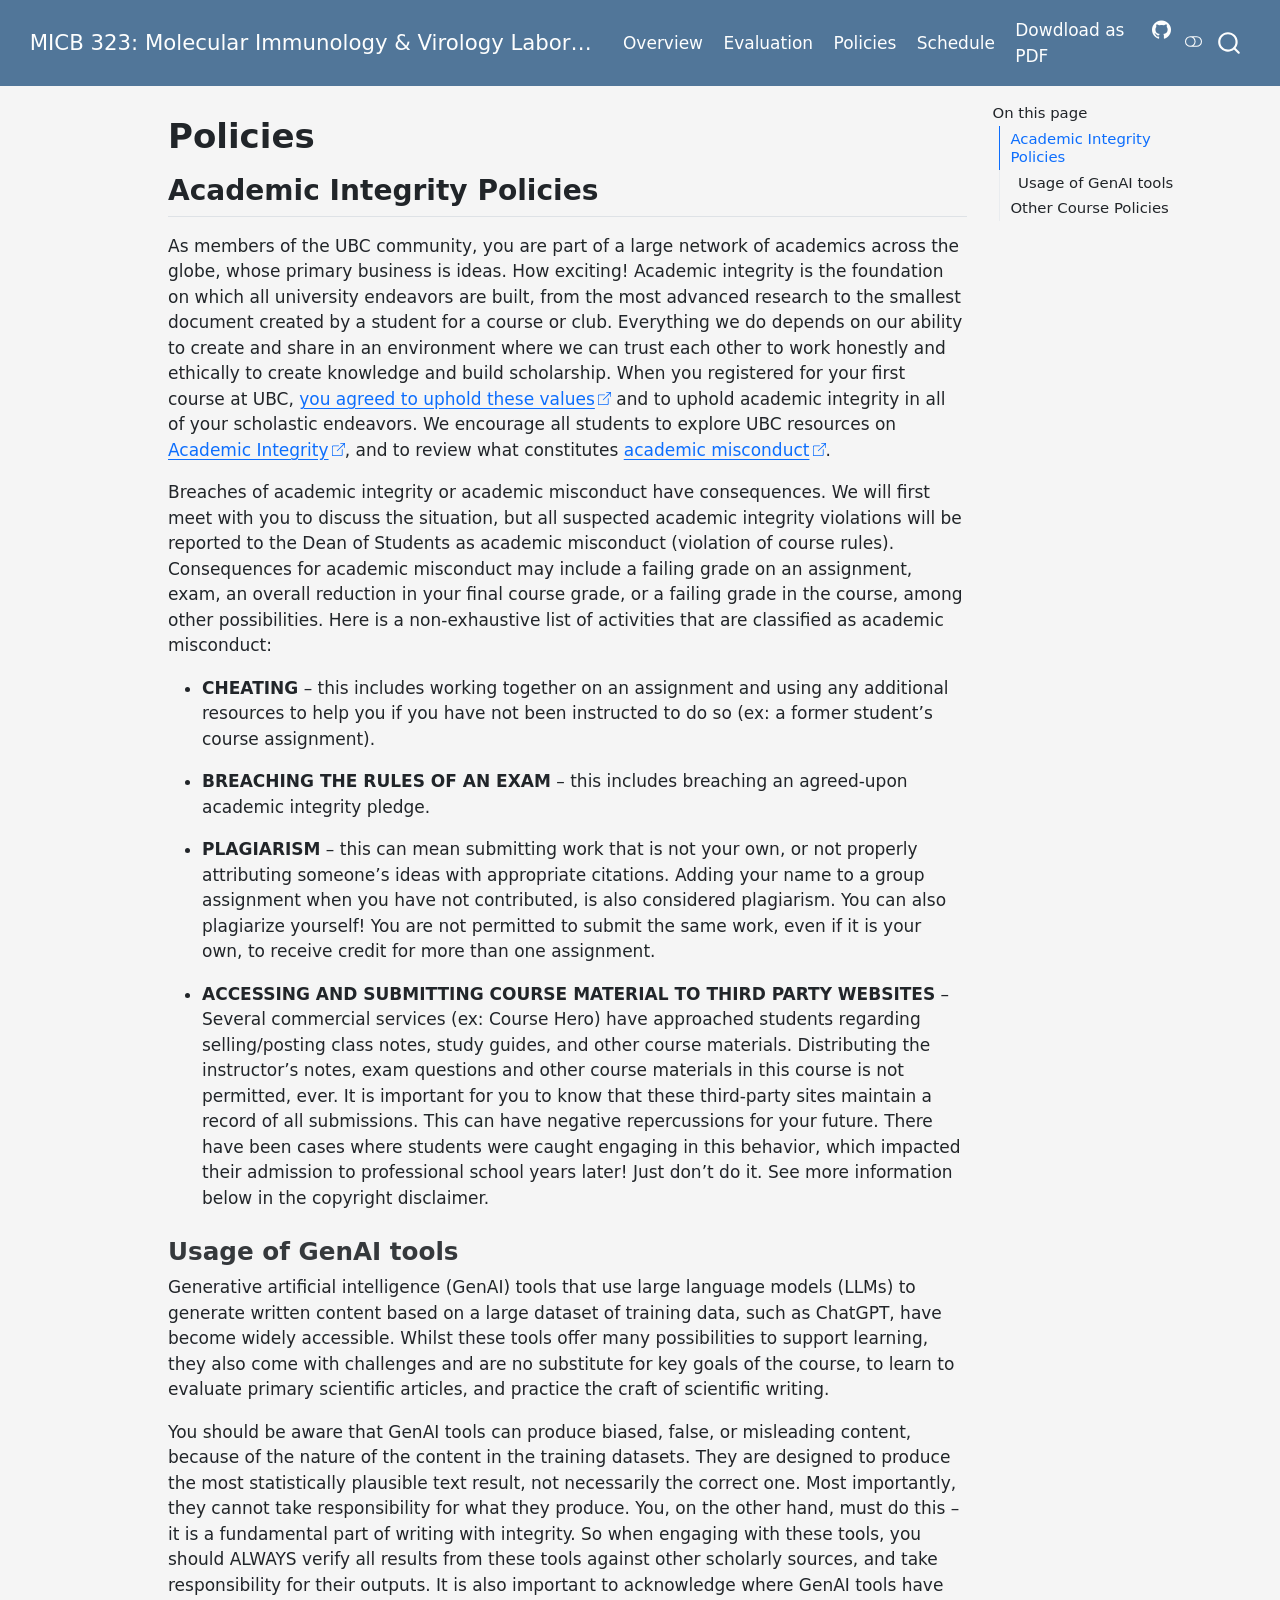
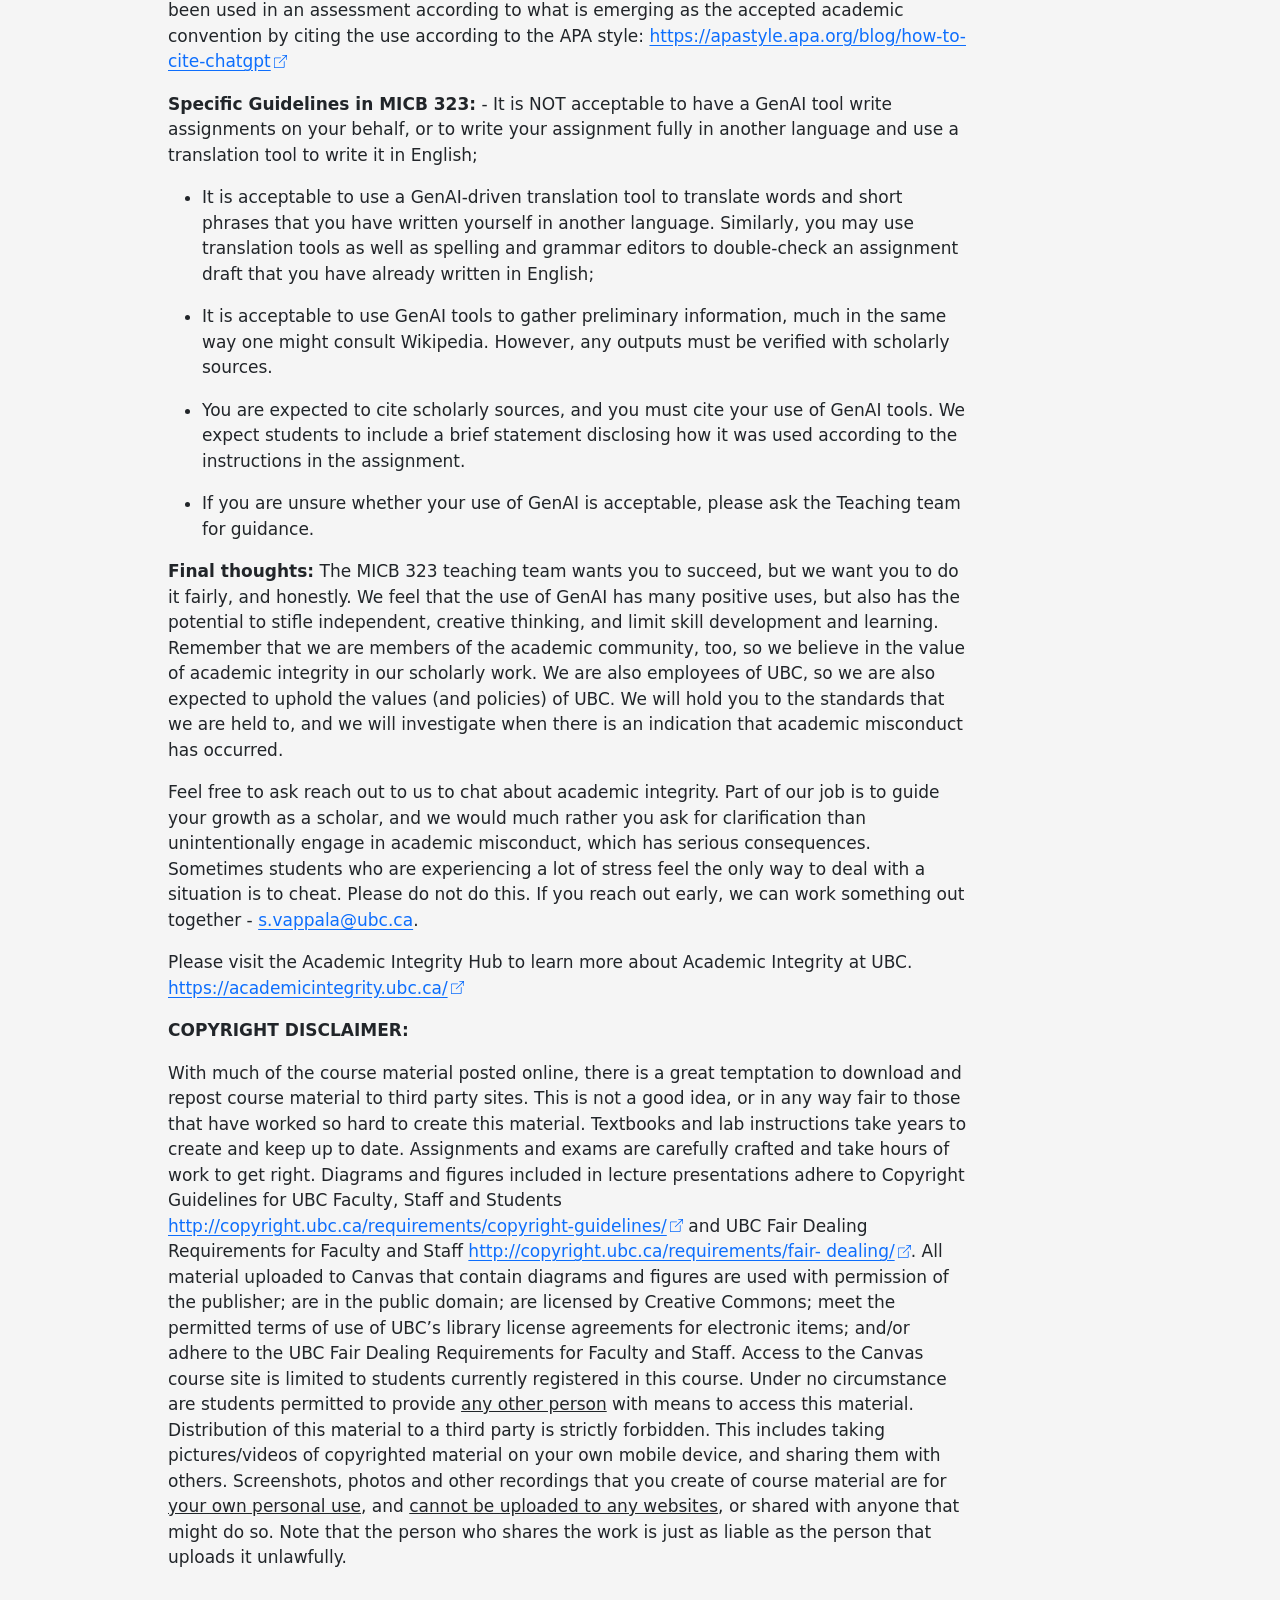
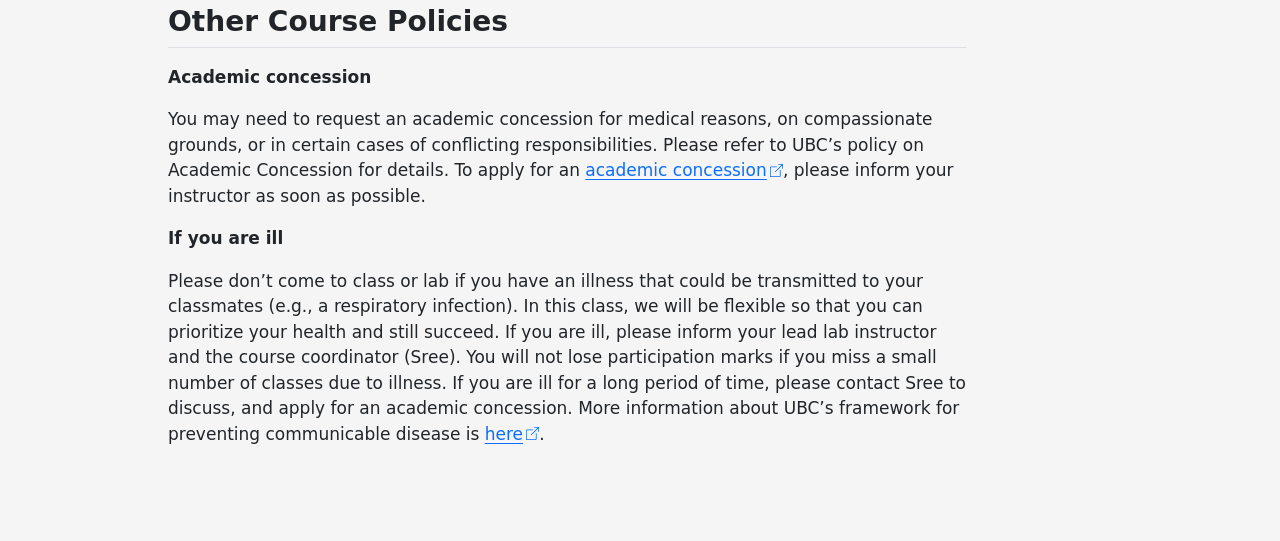
==== commit 30ca83ea: "Built site for gh-pages" ====
--- a/course_policies.html
+++ b/course_policies.html
@@ -42,9 +42,9 @@
 <link href="site_libs/quarto-html/quarto-syntax-highlighting-587c61ba64f3a5504c4d52d930310e48.css" rel="stylesheet" class="quarto-color-scheme-extra" id="quarto-text-highlighting-styles">
 <script src="site_libs/bootstrap/bootstrap.min.js"></script>
 <link href="site_libs/bootstrap/bootstrap-icons.css" rel="stylesheet">
-<link href="site_libs/bootstrap/bootstrap-3ccee14d926ec93585b534bfed14ab95.min.css" rel="stylesheet" append-hash="true" class="quarto-color-scheme" id="quarto-bootstrap" data-mode="light">
-<link href="site_libs/bootstrap/bootstrap-dark-74c16cd49b7276ebcea2e5b7beba52f1.min.css" rel="stylesheet" append-hash="true" class="quarto-color-scheme quarto-color-alternate" id="quarto-bootstrap" data-mode="light">
-<link href="site_libs/bootstrap/bootstrap-3ccee14d926ec93585b534bfed14ab95.min.css" rel="stylesheet" append-hash="true" class="quarto-color-scheme-extra" id="quarto-bootstrap" data-mode="light">
+<link href="site_libs/bootstrap/bootstrap-cabe82ec482b288a3880491aa7ab6cbd.min.css" rel="stylesheet" append-hash="true" class="quarto-color-scheme" id="quarto-bootstrap" data-mode="light">
+<link href="site_libs/bootstrap/bootstrap-dark-44c35d404c9d61f388c5a20bd0a263a0.min.css" rel="stylesheet" append-hash="true" class="quarto-color-scheme quarto-color-alternate" id="quarto-bootstrap" data-mode="light">
+<link href="site_libs/bootstrap/bootstrap-cabe82ec482b288a3880491aa7ab6cbd.min.css" rel="stylesheet" append-hash="true" class="quarto-color-scheme-extra" id="quarto-bootstrap" data-mode="light">
 <script id="quarto-search-options" type="application/json">{
   "location": "navbar",
   "copy-button": false,
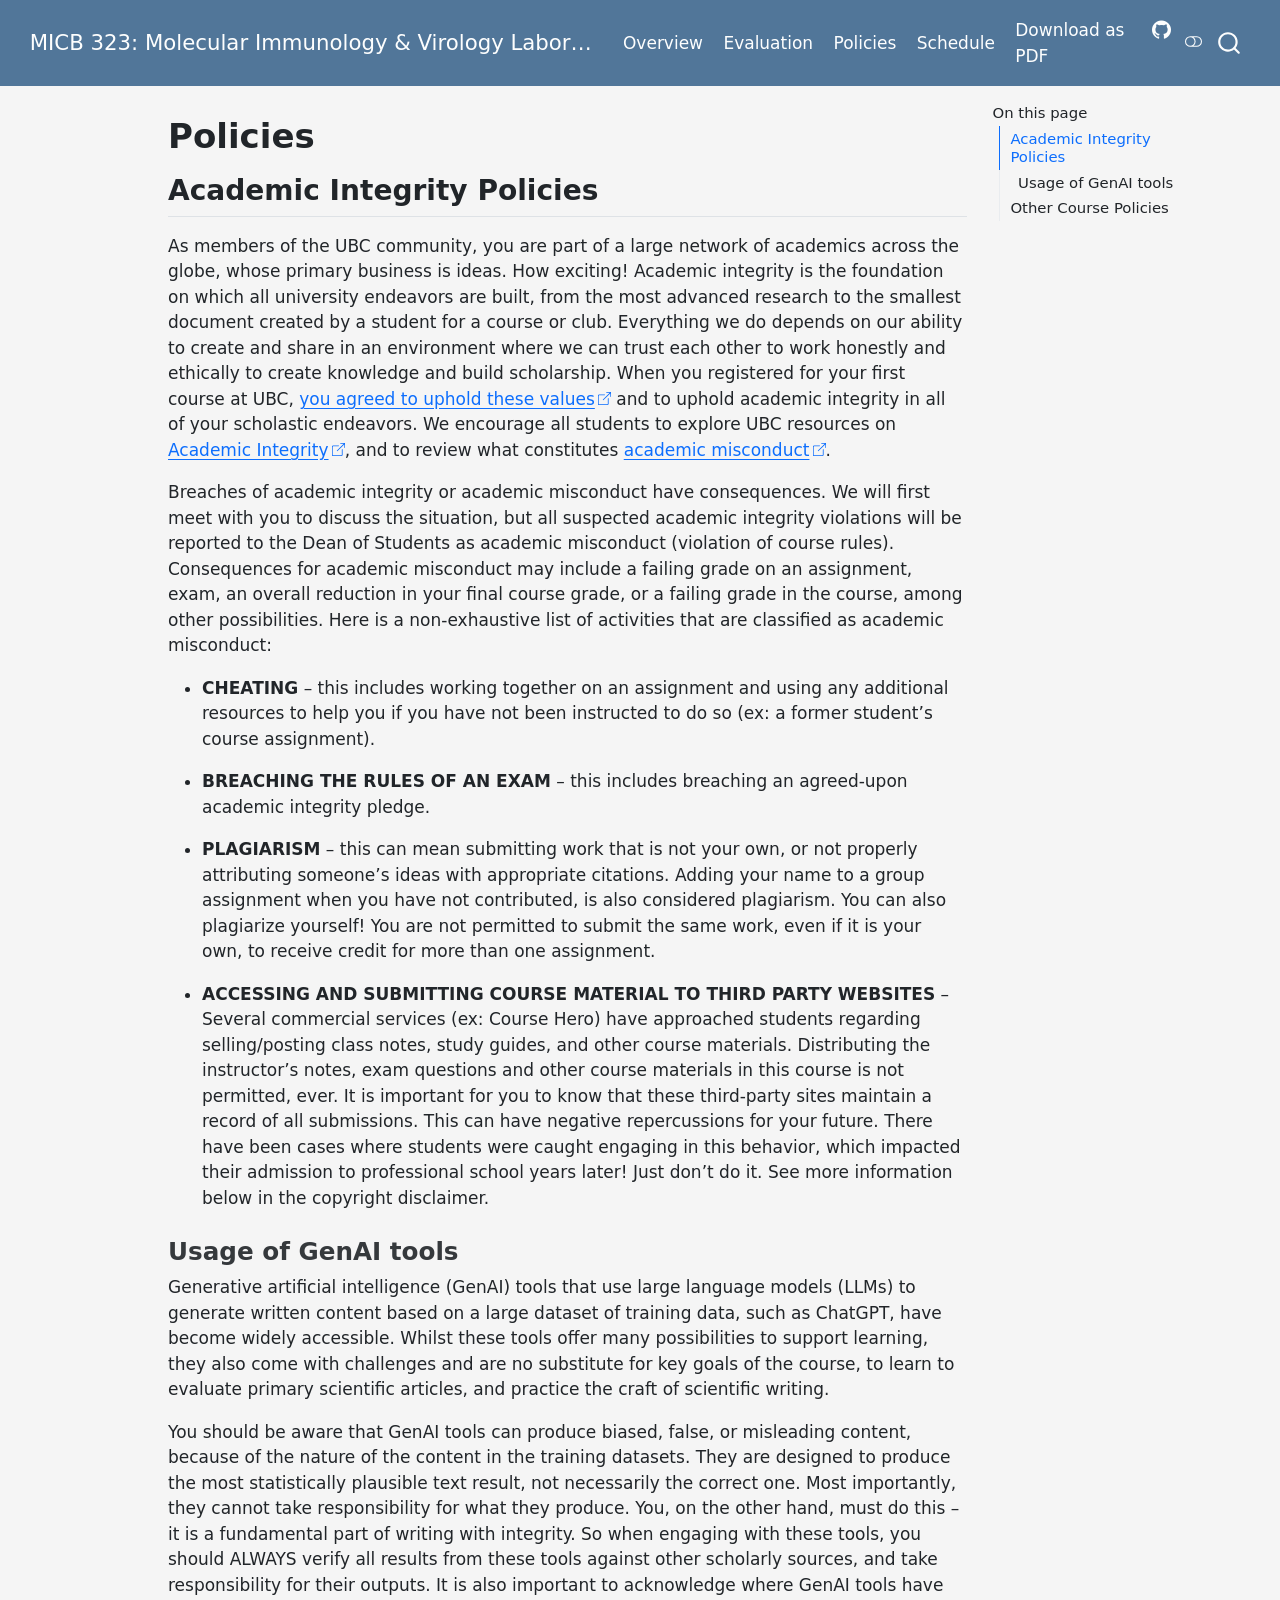
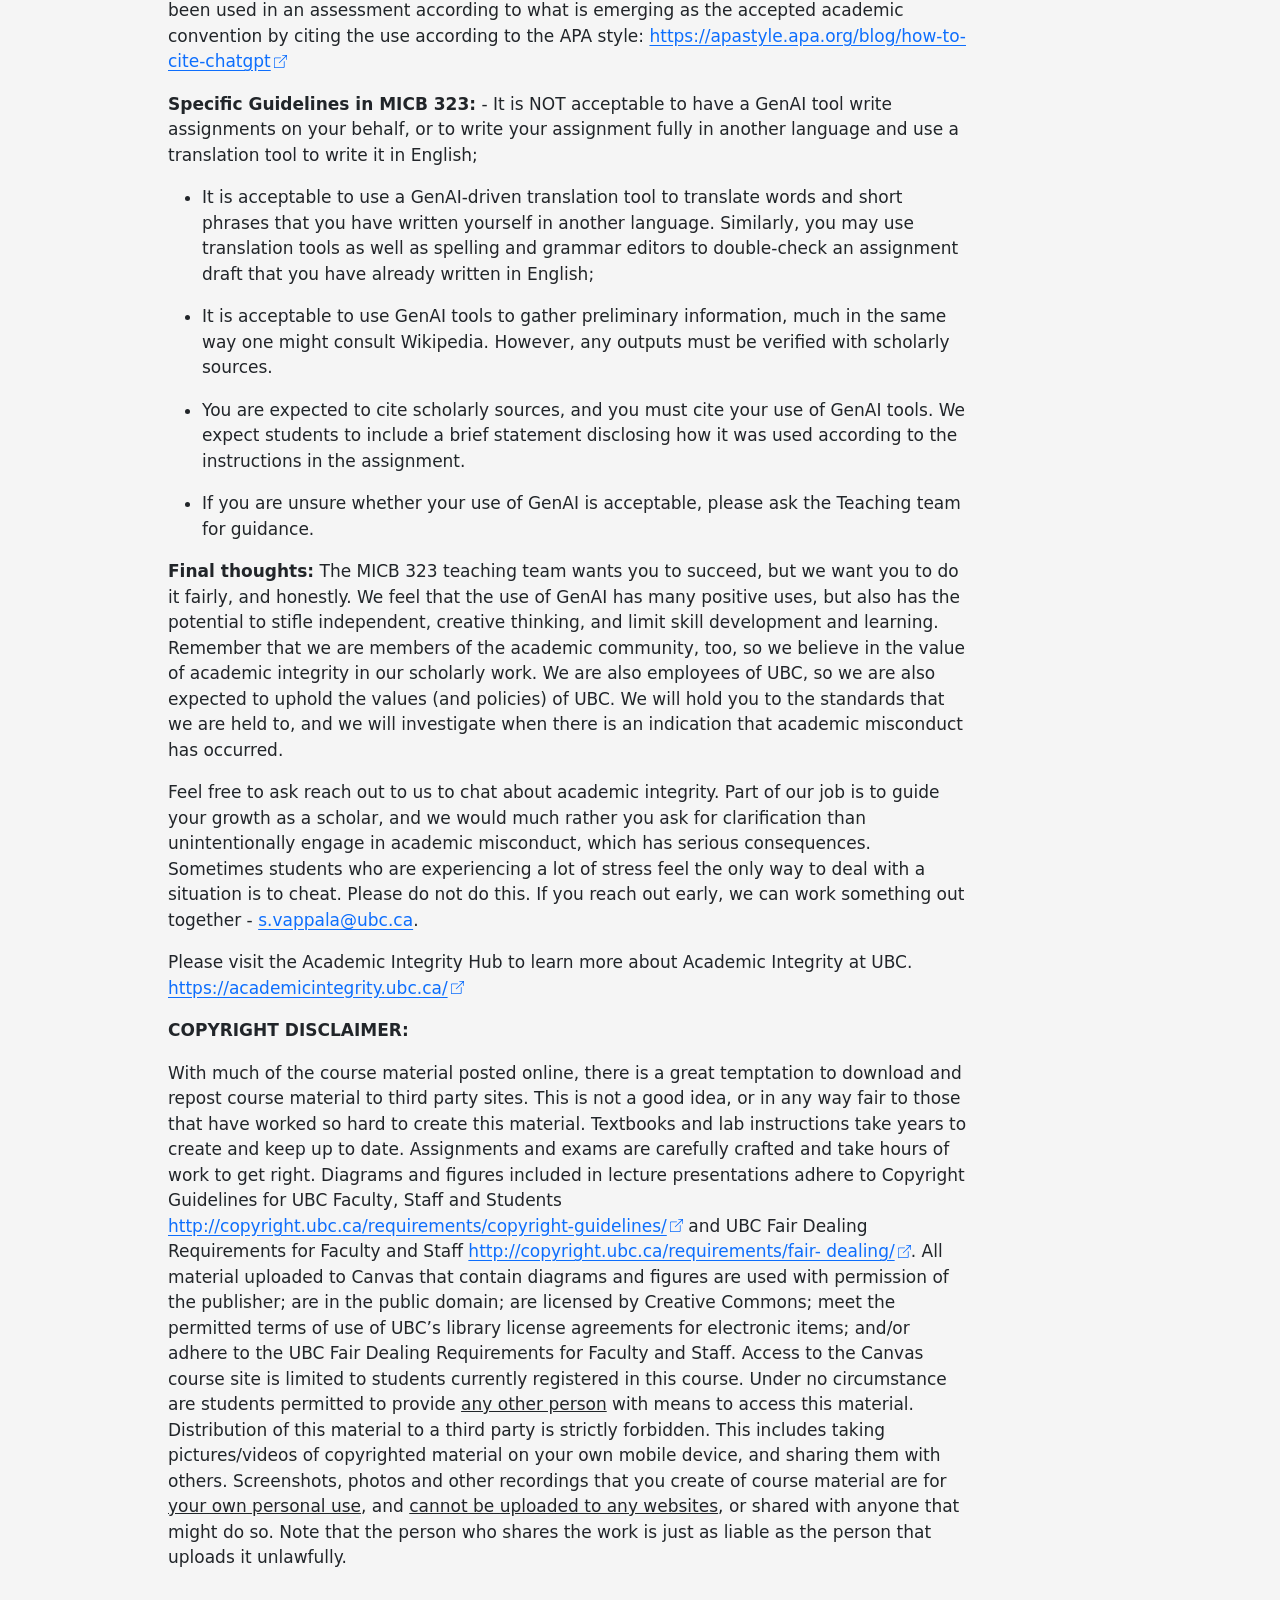
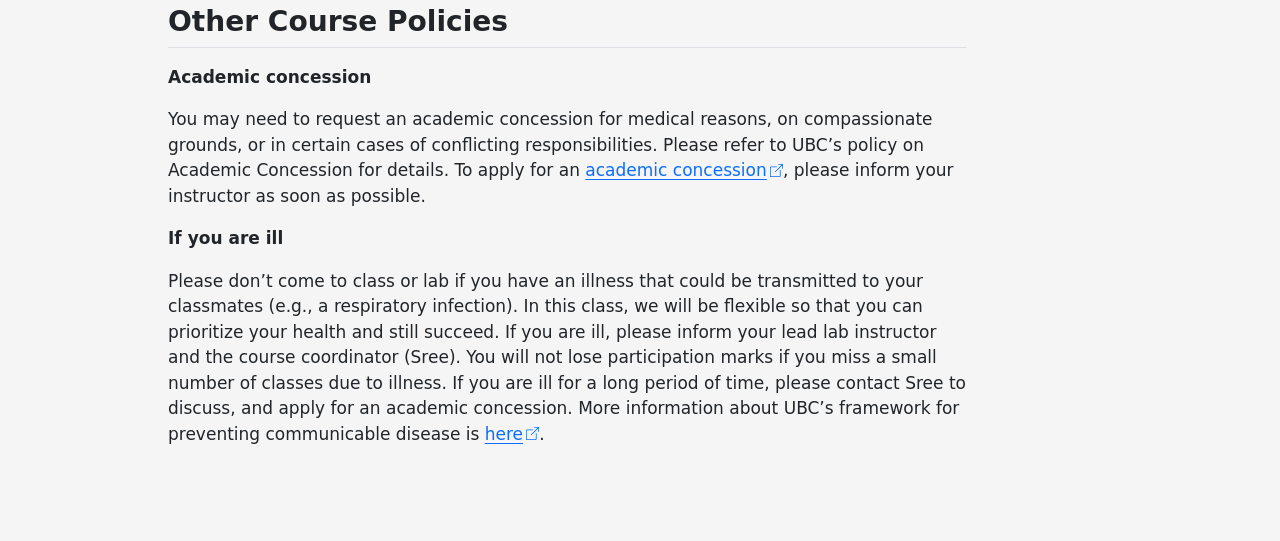
==== commit b37df7ae: "Built site for gh-pages" ====
--- a/course_policies.html
+++ b/course_policies.html
@@ -275,7 +275,7 @@
             <ul class="navbar-nav navbar-nav-scroll ms-auto">
   <li class="nav-item">
     <a class="nav-link" href="./MICB323-2025WT2-Syllabus.pdf"> 
-<span class="menu-text">Dowdload as PDF</span></a>
+<span class="menu-text">Download as PDF</span></a>
   </li>  
   <li class="nav-item compact">
     <a class="nav-link" href="https://github.com/ubc-micb-323/2025WT2"> <i class="bi bi-github" role="img">
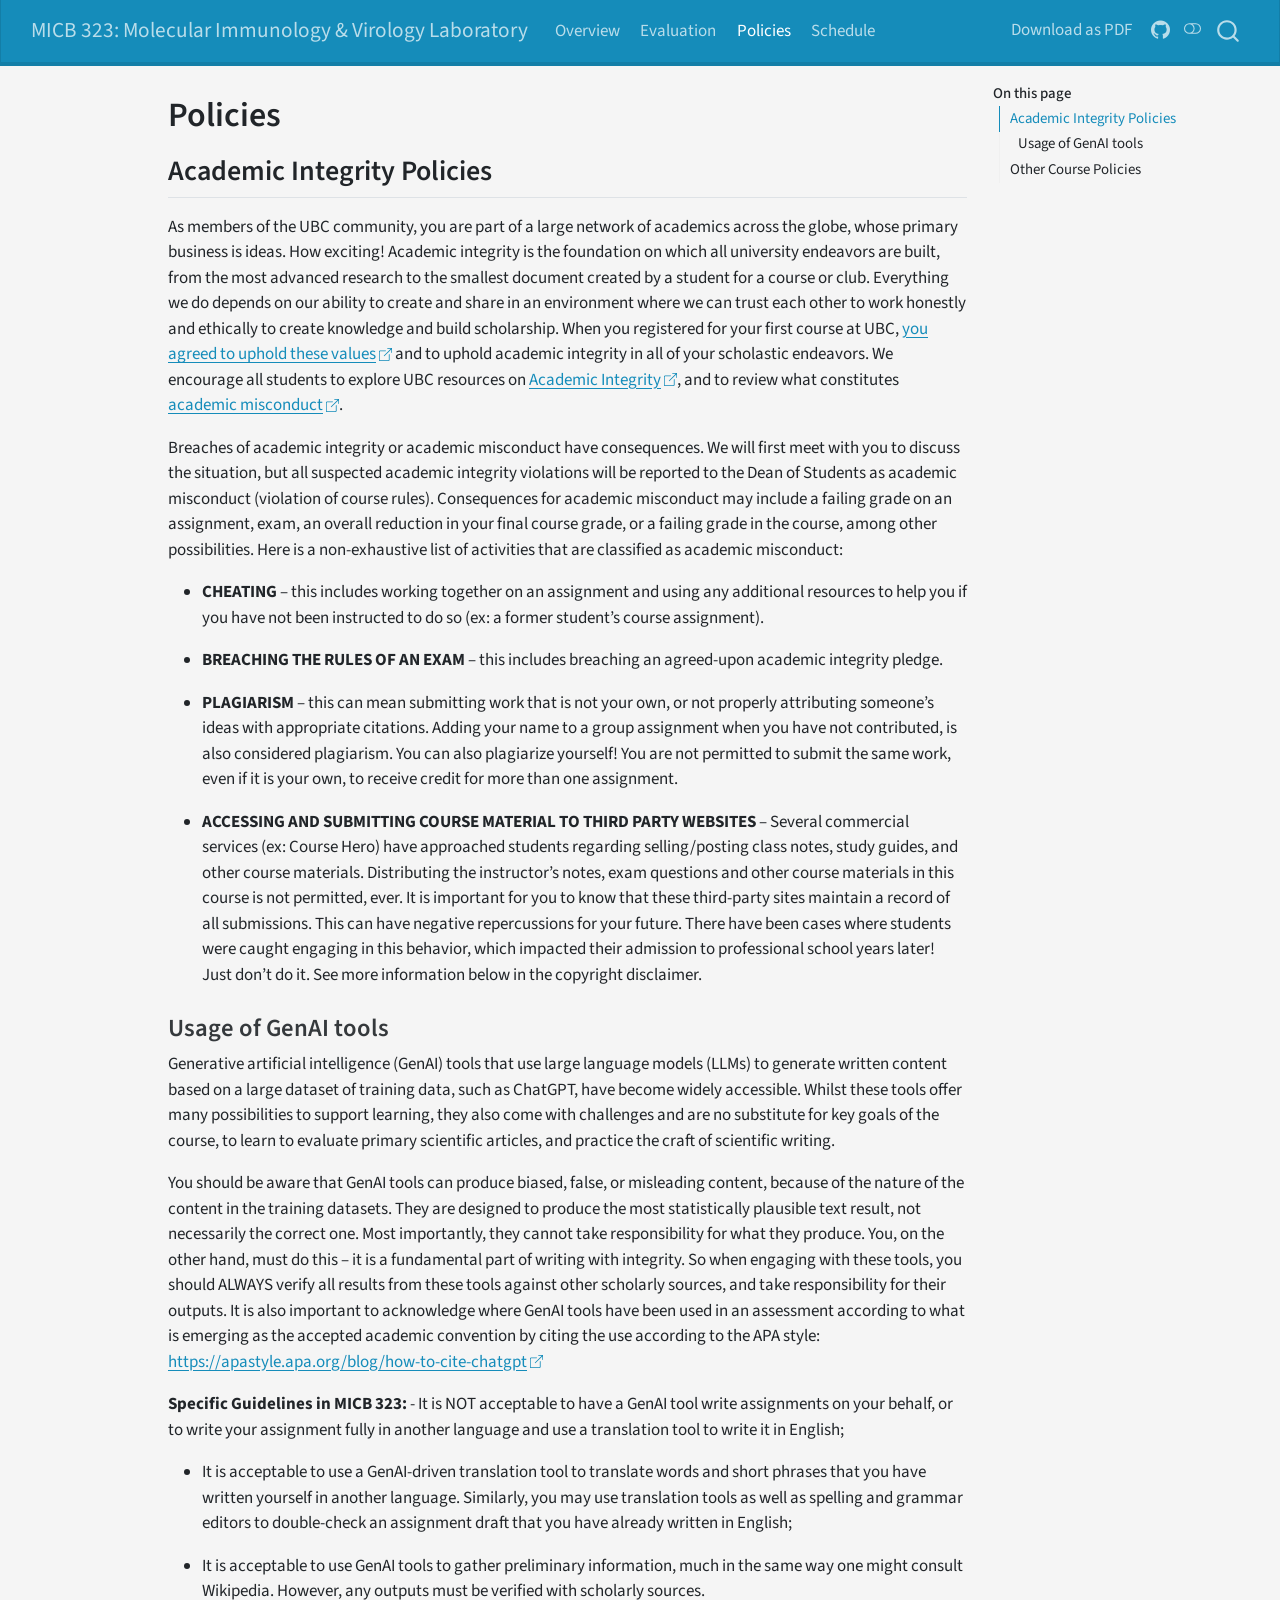
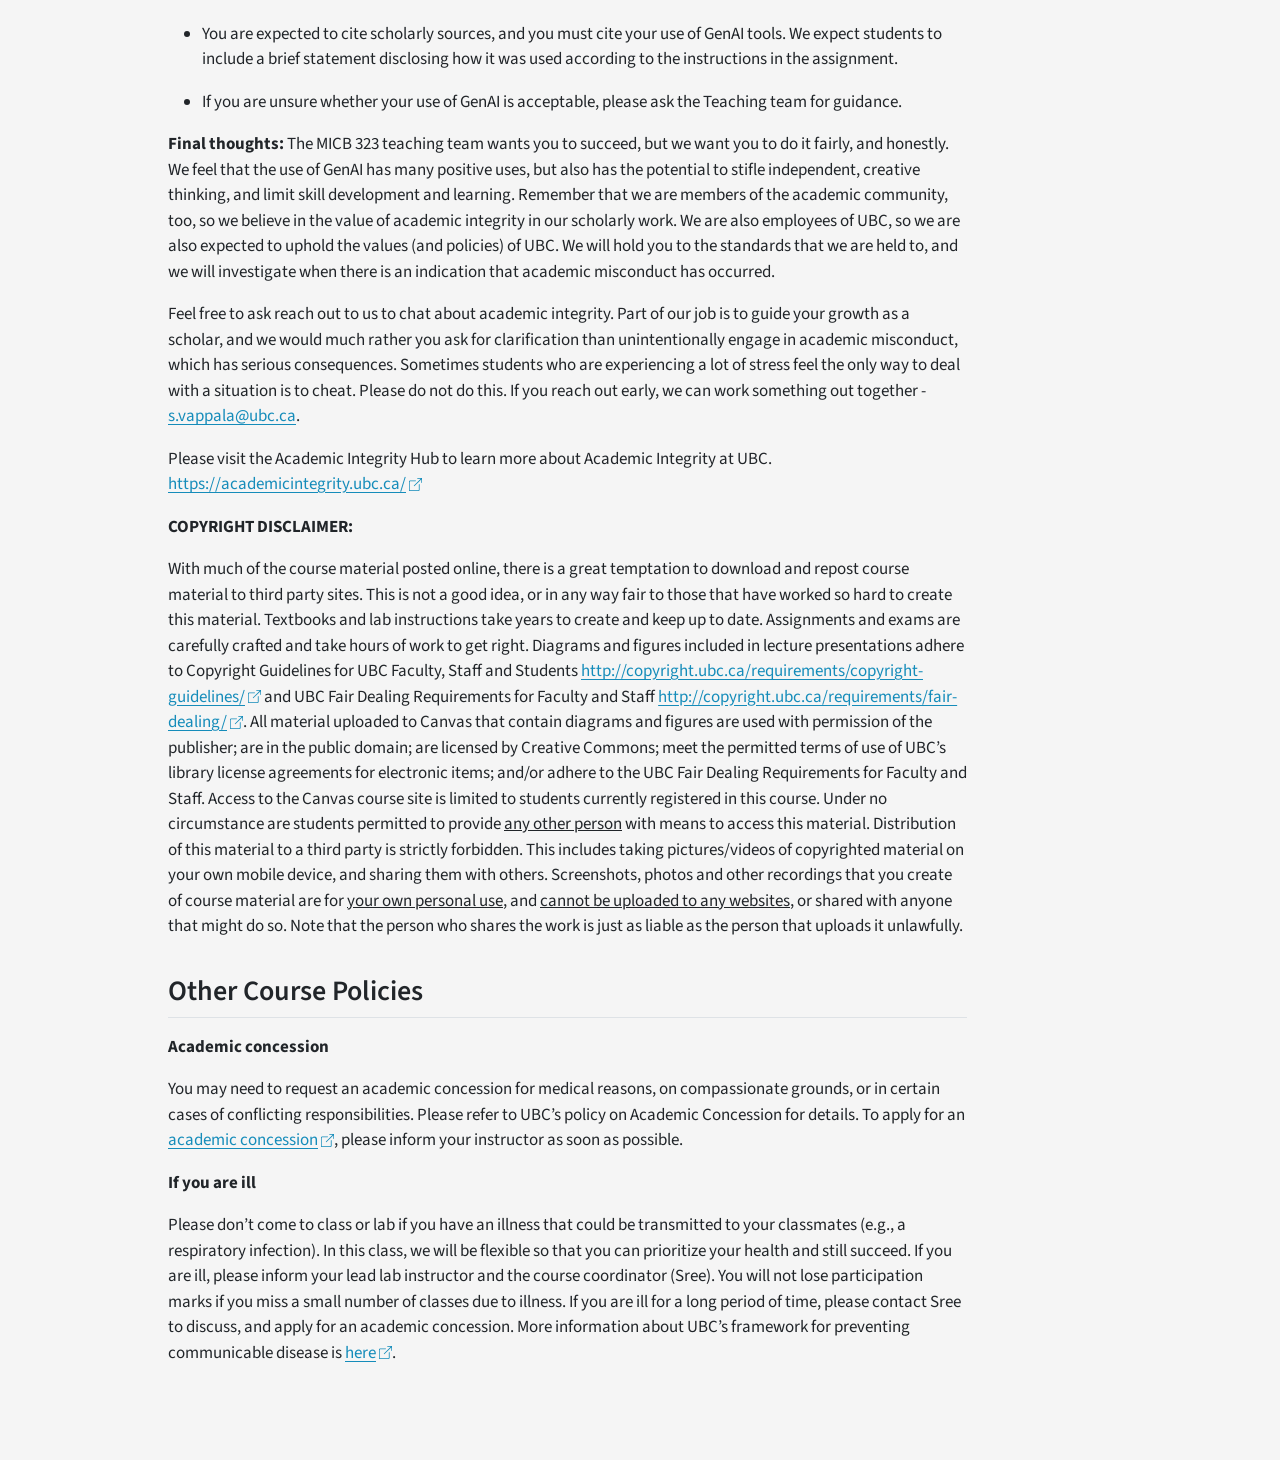
==== commit 2d514590: "Built site for gh-pages" ====
--- a/course_policies.html
+++ b/course_policies.html
@@ -42,9 +42,9 @@
 <link href="site_libs/quarto-html/quarto-syntax-highlighting-587c61ba64f3a5504c4d52d930310e48.css" rel="stylesheet" class="quarto-color-scheme-extra" id="quarto-text-highlighting-styles">
 <script src="site_libs/bootstrap/bootstrap.min.js"></script>
 <link href="site_libs/bootstrap/bootstrap-icons.css" rel="stylesheet">
-<link href="site_libs/bootstrap/bootstrap-cabe82ec482b288a3880491aa7ab6cbd.min.css" rel="stylesheet" append-hash="true" class="quarto-color-scheme" id="quarto-bootstrap" data-mode="light">
-<link href="site_libs/bootstrap/bootstrap-dark-44c35d404c9d61f388c5a20bd0a263a0.min.css" rel="stylesheet" append-hash="true" class="quarto-color-scheme quarto-color-alternate" id="quarto-bootstrap" data-mode="light">
-<link href="site_libs/bootstrap/bootstrap-cabe82ec482b288a3880491aa7ab6cbd.min.css" rel="stylesheet" append-hash="true" class="quarto-color-scheme-extra" id="quarto-bootstrap" data-mode="light">
+<link href="site_libs/bootstrap/bootstrap-3ccee14d926ec93585b534bfed14ab95.min.css" rel="stylesheet" append-hash="true" class="quarto-color-scheme" id="quarto-bootstrap" data-mode="light">
+<link href="site_libs/bootstrap/bootstrap-dark-74c16cd49b7276ebcea2e5b7beba52f1.min.css" rel="stylesheet" append-hash="true" class="quarto-color-scheme quarto-color-alternate" id="quarto-bootstrap" data-mode="light">
+<link href="site_libs/bootstrap/bootstrap-3ccee14d926ec93585b534bfed14ab95.min.css" rel="stylesheet" append-hash="true" class="quarto-color-scheme-extra" id="quarto-bootstrap" data-mode="light">
 <script id="quarto-search-options" type="application/json">{
   "location": "navbar",
   "copy-button": false,
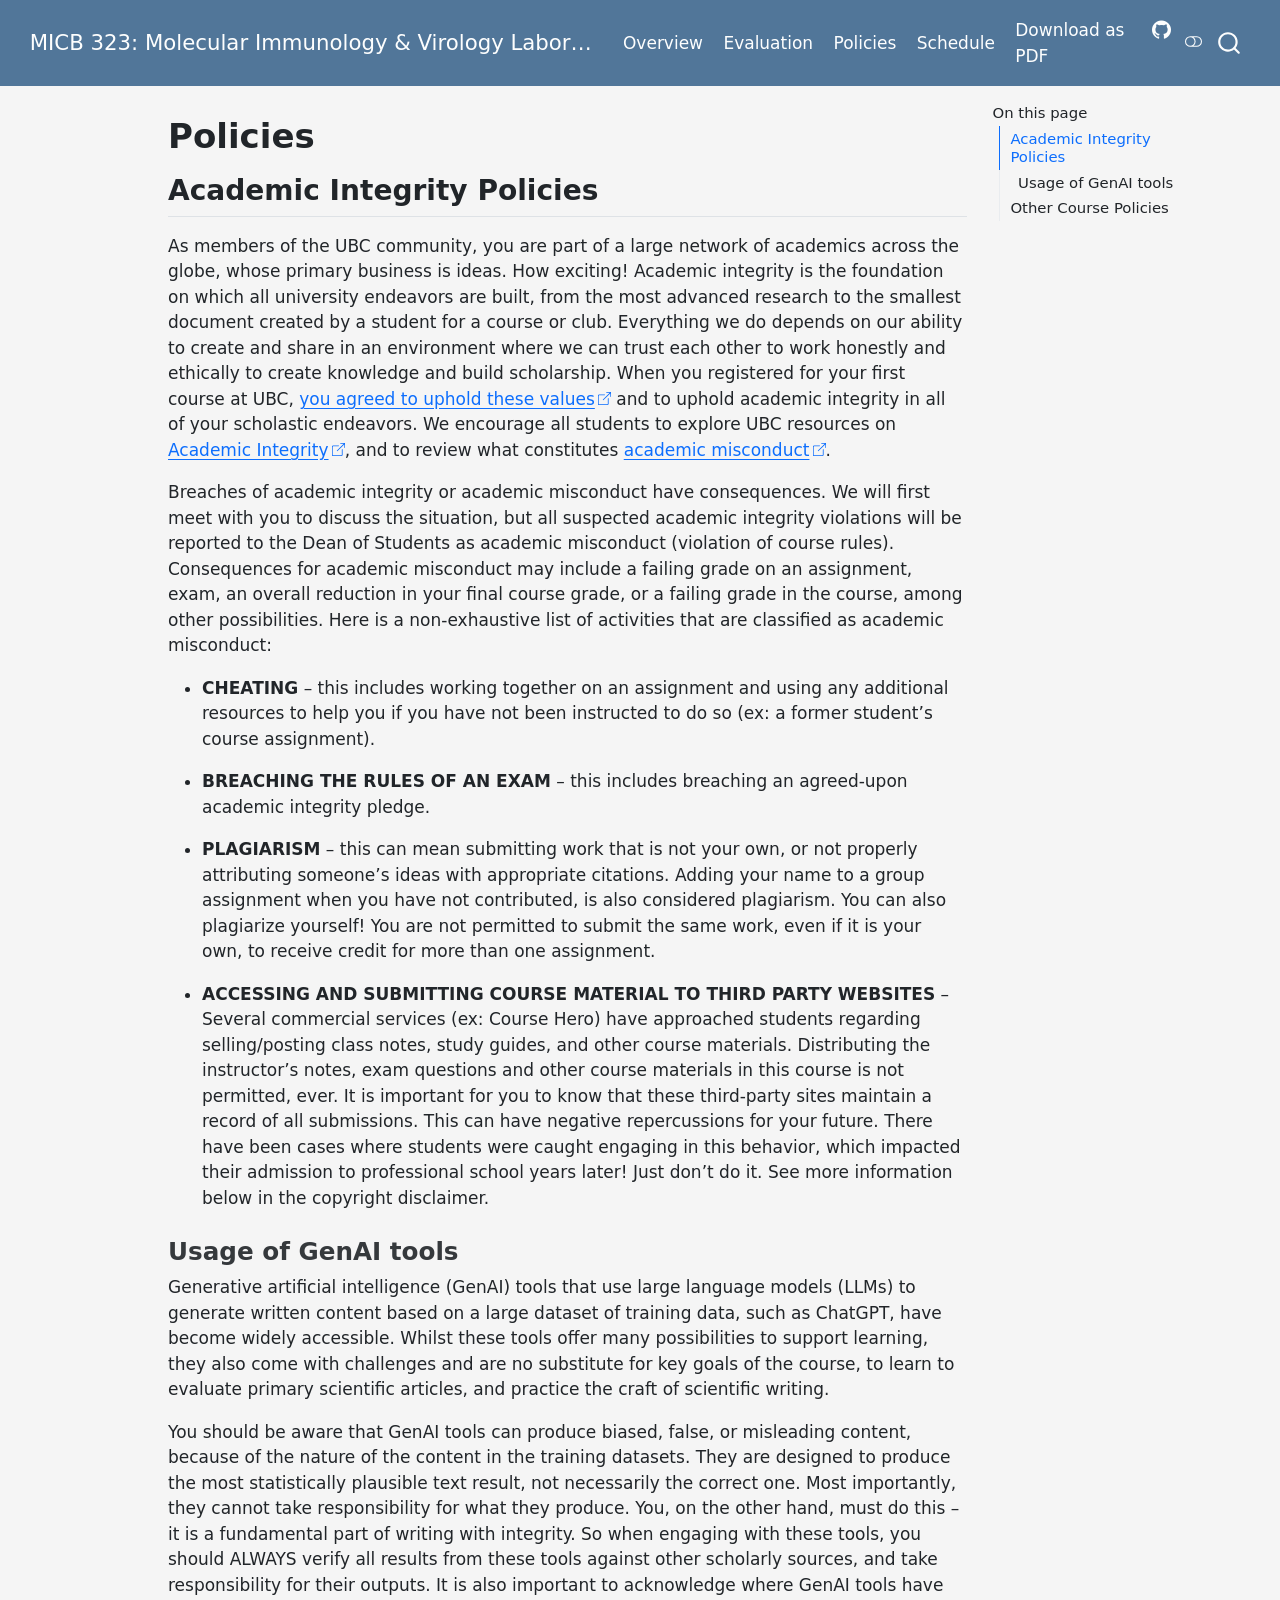
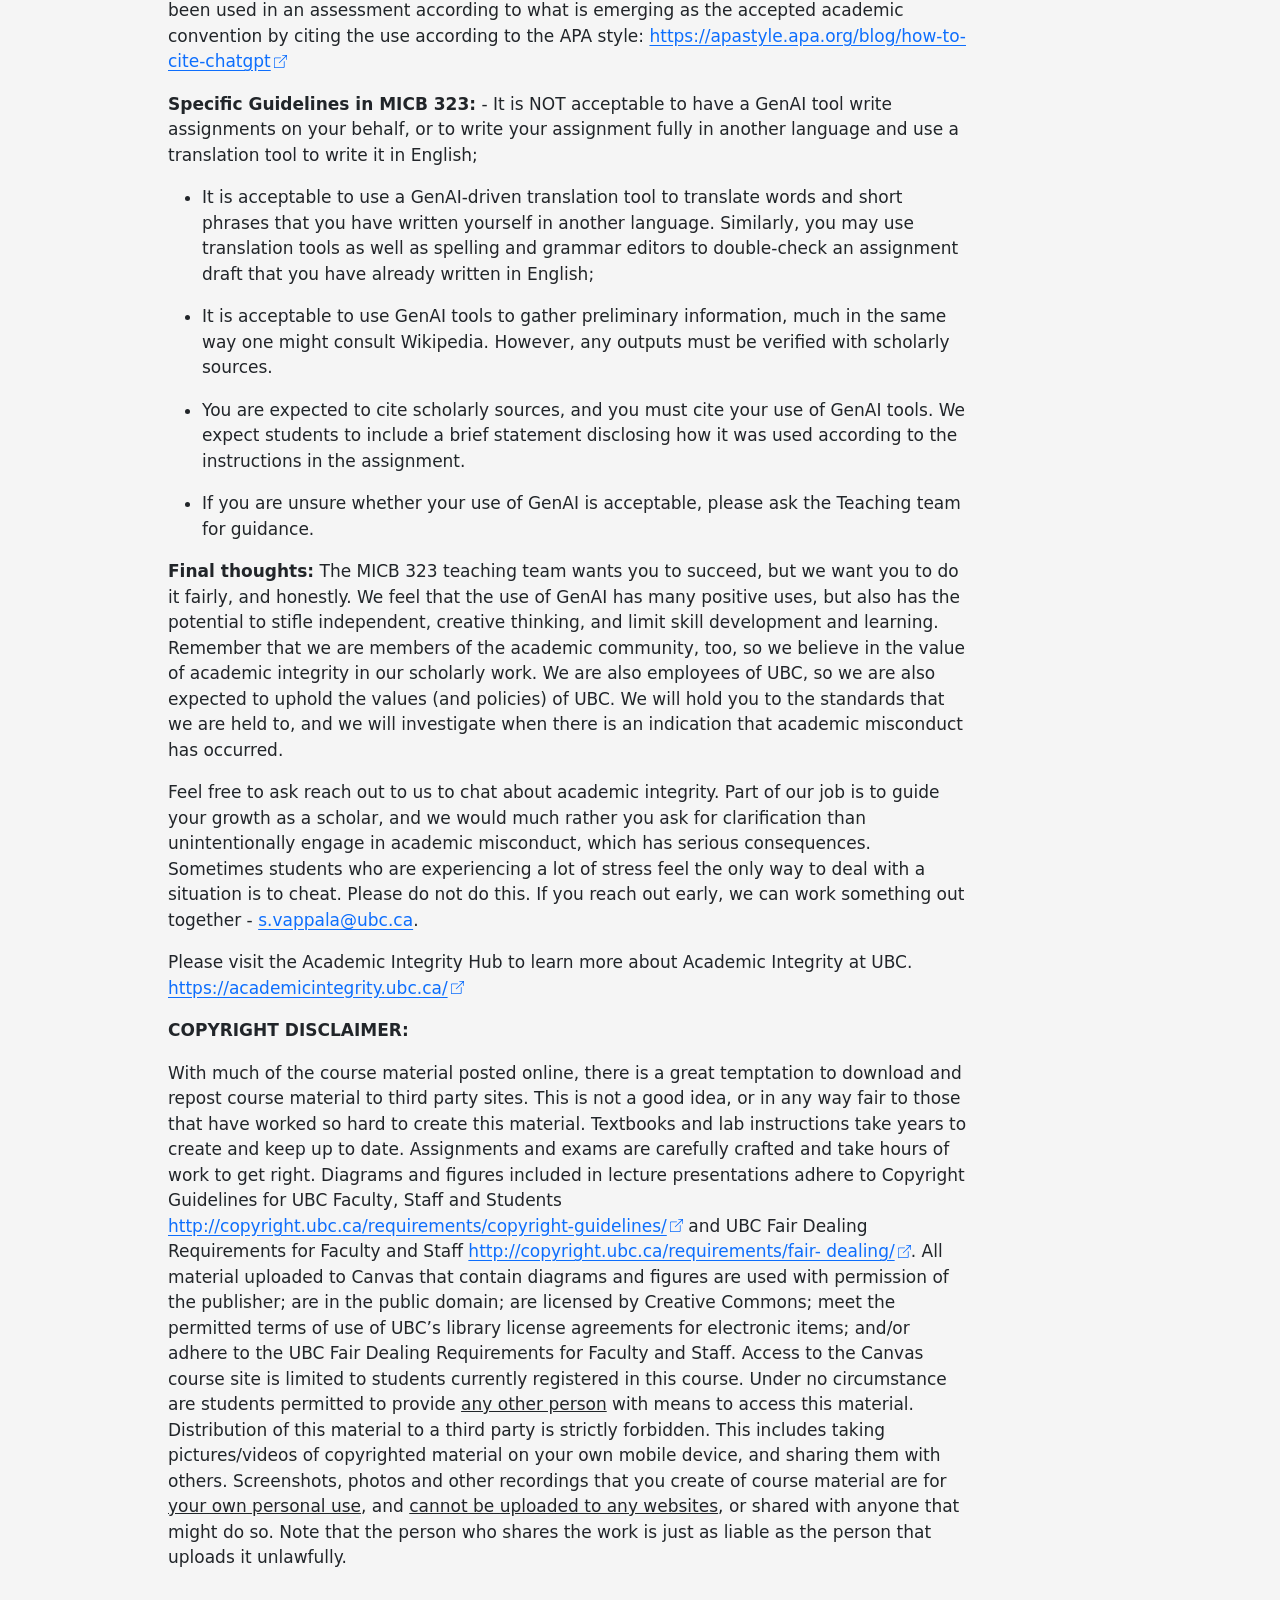
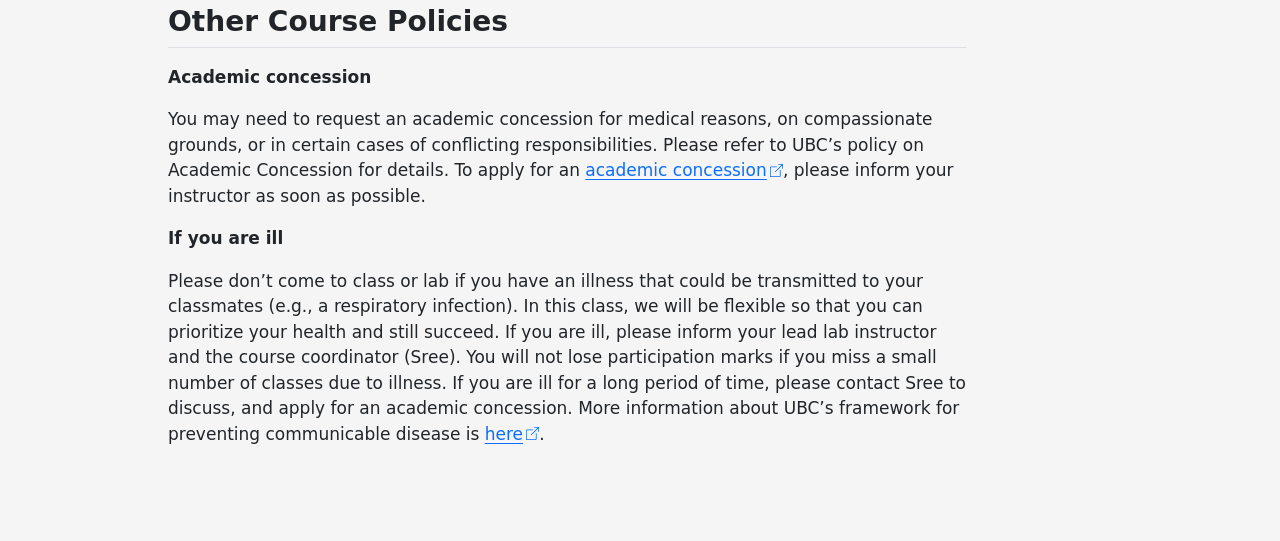
==== commit 0026eead: "Built site for gh-pages" ====
--- a/course_policies.html
+++ b/course_policies.html
@@ -42,9 +42,9 @@
 <link href="site_libs/quarto-html/quarto-syntax-highlighting-587c61ba64f3a5504c4d52d930310e48.css" rel="stylesheet" class="quarto-color-scheme-extra" id="quarto-text-highlighting-styles">
 <script src="site_libs/bootstrap/bootstrap.min.js"></script>
 <link href="site_libs/bootstrap/bootstrap-icons.css" rel="stylesheet">
-<link href="site_libs/bootstrap/bootstrap-3ccee14d926ec93585b534bfed14ab95.min.css" rel="stylesheet" append-hash="true" class="quarto-color-scheme" id="quarto-bootstrap" data-mode="light">
-<link href="site_libs/bootstrap/bootstrap-dark-74c16cd49b7276ebcea2e5b7beba52f1.min.css" rel="stylesheet" append-hash="true" class="quarto-color-scheme quarto-color-alternate" id="quarto-bootstrap" data-mode="light">
-<link href="site_libs/bootstrap/bootstrap-3ccee14d926ec93585b534bfed14ab95.min.css" rel="stylesheet" append-hash="true" class="quarto-color-scheme-extra" id="quarto-bootstrap" data-mode="light">
+<link href="site_libs/bootstrap/bootstrap-cabe82ec482b288a3880491aa7ab6cbd.min.css" rel="stylesheet" append-hash="true" class="quarto-color-scheme" id="quarto-bootstrap" data-mode="light">
+<link href="site_libs/bootstrap/bootstrap-dark-44c35d404c9d61f388c5a20bd0a263a0.min.css" rel="stylesheet" append-hash="true" class="quarto-color-scheme quarto-color-alternate" id="quarto-bootstrap" data-mode="light">
+<link href="site_libs/bootstrap/bootstrap-cabe82ec482b288a3880491aa7ab6cbd.min.css" rel="stylesheet" append-hash="true" class="quarto-color-scheme-extra" id="quarto-bootstrap" data-mode="light">
 <script id="quarto-search-options" type="application/json">{
   "location": "navbar",
   "copy-button": false,
